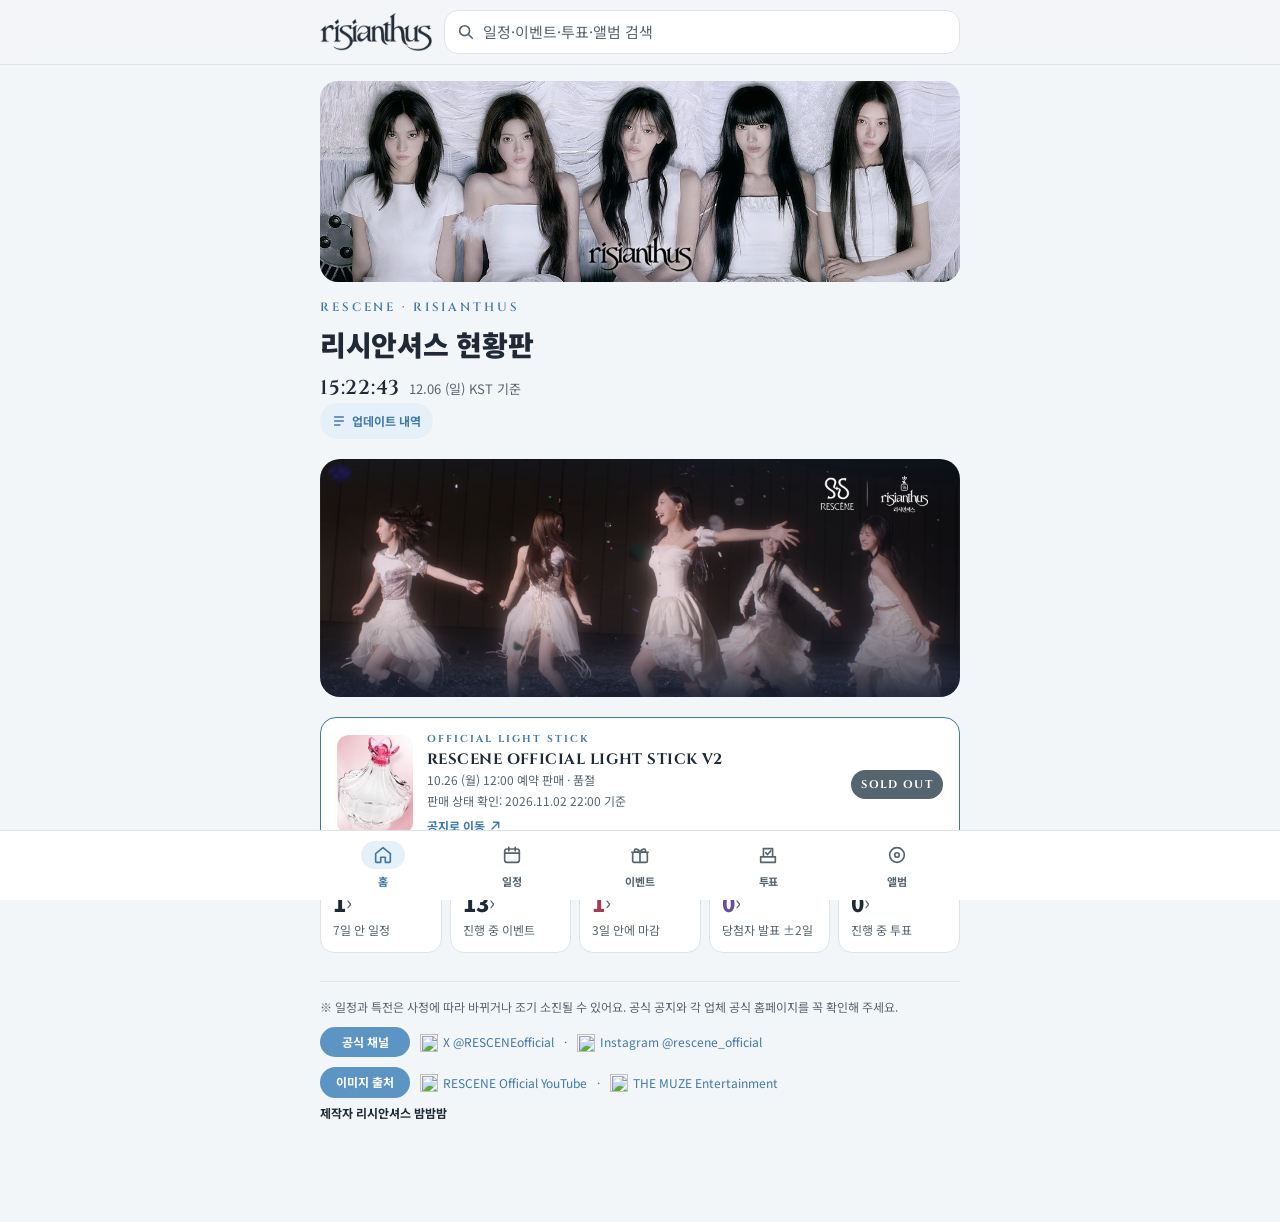
==== add-function/index.html @ d031e8c7 "이미지출처 추가" ====
<!doctype html>
<html lang="ko">
<head>
<meta charset="utf-8">
<link rel="icon" type="image/png" href="assets/favicon.png">
<link rel="apple-touch-icon" sizes="180x180" href="assets/apple-touch-icon.png">
<link rel="manifest" href="site.webmanifest">
<meta name="viewport" content="width=device-width, initial-scale=1.0, viewport-fit=cover">
<title>리시안셔스 현황판 · RESCENE</title>
<meta name="description" content="리센느 PULSE 컴백 카운트다운, 다가오는 일정, 이벤트 마감 현황을 한눈에 보는 리시안셔스 팬 제작 현황판">
<meta property="og:type" content="website">
<meta property="og:title" content="리시안셔스 현황판 · RESCENE">
<meta property="og:description" content="컴백 카운트다운 · 다가오는 일정 · 이벤트 마감 현황">
<meta name="theme-color" content="#3F78AB">
<meta name="apple-mobile-web-app-capable" content="yes">
<meta name="apple-mobile-web-app-title" content="리센느 현황판">
<link rel="preconnect" href="https://fonts.googleapis.com">
<link rel="stylesheet" href="https://fonts.googleapis.com/css2?family=Cinzel:wght@500;600;700&family=Noto+Sans+KR:wght@400;500;700;900&display=swap">
<link rel="stylesheet" href="style.css">
</head>
<body>


<header class="topbar">
  <div class="topbar-in">
    <a class="logo" href="https://cafe.naver.com/re5cene" target="_blank" rel="noopener" aria-label="리시안셔스 네이버 카페로 가기"></a>
    <div class="search">
      <svg viewBox="0 0 20 20" width="18" height="18" aria-hidden="true"><circle cx="8.5" cy="8.5" r="5.5" fill="none" stroke="currentColor" stroke-width="1.8"/><path d="m13 13 4 4" stroke="currentColor" stroke-width="1.8" stroke-linecap="round"/></svg>
      <label class="sr" for="q">검색</label>
      <input id="q" type="search" placeholder="일정·이벤트·투표·앨범 검색" autocomplete="off" enterkeyhint="search">
      <button class="clear" id="qClear" type="button" aria-label="검색어 지우기" hidden><svg viewBox="0 0 16 16" width="14" height="14" aria-hidden="true"><path d="M4 4l8 8M12 4l-8 8" stroke="currentColor" stroke-width="1.8" stroke-linecap="round"/></svg></button>
    </div>
  </div>
</header>

<div class="wrap">
  <section id="home" role="tabpanel" aria-labelledby="tab-home">
  <div class="home-head">
    <a class="banner-link" href="https://cafe.naver.com/re5cene" target="_blank" rel="noopener" aria-label="리시안셔스 네이버 카페로 가기">
      <img class="banner" src="assets/image-02.jpeg" alt="리센느 다섯 멤버 단체 사진과 risianthus 로고" width="1080" height="340">
    </a>
    <div class="eyebrow">RESCENE · RISIANTHUS</div>
    <h1>리시안셔스 현황판</h1>
        <div class="clock-row">
      <div class="clock"><b class="tnum" id="clock">--:--:--</b><span id="today">KST 기준</span></div>
      <button class="upd-btn" id="updBtn" type="button" aria-haspopup="dialog">
        <svg viewBox="0 0 16 16" width="14" height="14" aria-hidden="true"><path d="M3 3.5h10M3 8h10M3 12.5h6" fill="none" stroke="currentColor" stroke-width="1.7" stroke-linecap="round"/></svg>
        업데이트 내역<span class="upd-dot" id="updDot" hidden></span>
      </button>
    </div>
  </div>
  <div class="home-result" id="homeResult" aria-live="polite" hidden></div>

<img
  class="comeback-banner"
  src="assets/현황판 대문.png"
  alt="RESCENE × RISIANTHUS 메인 이미지"
  width="1920"
  height="714"
>

  <a class="ls-card" href="https://naver.me/xSB3cGuj" target="_blank" rel="noopener" aria-label="RESCENE 공식 응원봉 V2 판매 공지 열기">
    <img class="ls-img" src="assets/image-04.jpeg" alt="RESCENE 공식 응원봉 V2" width="200" height="261">
    <span class="ls-text">
      <span class="ls-eyebrow">OFFICIAL LIGHT STICK</span>
      <b class="ls-title">RESCENE OFFICIAL LIGHT STICK V2</b>
      <span class="ls-sub" id="lsSub">10.26 (월) 12:00 판매 시작</span>
      <span class="ls-sub" id="lsChecked"></span>
      <span class="ls-go">공지로 이동<svg viewBox="0 0 16 16" width="12" height="12" aria-hidden="true"><path d="M6 3h7v7M13 3 4 12" fill="none" stroke="currentColor" stroke-width="1.8" stroke-linecap="round" stroke-linejoin="round"/></svg></span>
    </span>
    <span class="ls-badge" id="lsBadge">COMING SOON</span>
  </a>

  <div class="summary" id="summary"></div>

  </section>

  <section id="schedule" role="tabpanel" aria-labelledby="tab-schedule">
    <div class="sec-head">
      <h2><small>SCHEDULE</small>일정</h2>
      <div class="head-right">
        <span class="basis" data-updated title=""><svg viewBox="0 0 16 16" width="13" height="13" aria-hidden="true"><path d="M13.5 8A5.5 5.5 0 1 1 11.9 4.1" fill="none" stroke="currentColor" stroke-width="1.7" stroke-linecap="round"/><path d="M12.4 1.8v2.7H9.7" fill="none" stroke="currentColor" stroke-width="1.7" stroke-linecap="round" stroke-linejoin="round"/><path d="M8 5.2V8l1.9 1.3" fill="none" stroke="currentColor" stroke-width="1.7" stroke-linecap="round"/></svg><span class="basis-date"></span></span>
      </div>
    </div>
    <div class="result" id="scheduleResult" aria-live="polite" hidden></div>
    <div class="filters" role="group" aria-label="월 선택 (여러 개 선택 가능)" id="monthFilters"></div>
    <div class="next" id="next"></div>
    <div id="days"></div>
    <button class="btn" id="pastBtn" type="button"></button>
    <div id="pastDays" hidden></div>
  </section>

  <section id="collab" role="tabpanel" aria-labelledby="tab-collab" hidden>
    <div class="sec-head">
      <h2><small>EVENT</small>이벤트</h2>
      <div class="head-right">
        <div class="sort" role="group" aria-label="정렬 기준" data-sort="collab"><button type="button" data-v="end">마감순</button><button type="button" data-v="start">시작순</button></div>
        <span class="basis" data-updated title=""><svg viewBox="0 0 16 16" width="13" height="13" aria-hidden="true"><path d="M13.5 8A5.5 5.5 0 1 1 11.9 4.1" fill="none" stroke="currentColor" stroke-width="1.7" stroke-linecap="round"/><path d="M12.4 1.8v2.7H9.7" fill="none" stroke="currentColor" stroke-width="1.7" stroke-linecap="round" stroke-linejoin="round"/><path d="M8 5.2V8l1.9 1.3" fill="none" stroke="currentColor" stroke-width="1.7" stroke-linecap="round"/></svg><span class="basis-date"></span></span>
      </div>
    </div>
    <div class="filters" role="group" aria-label="보기 필터 (여러 개 선택 가능)" id="filters"></div>
    <div class="result" id="searchResult" aria-live="polite" hidden></div>
    <div class="cards" id="cards"></div>
    <button class="btn" id="endedBtn" type="button"></button>
  </section>

  <section id="vote" role="tabpanel" aria-labelledby="tab-vote" hidden>
    <div class="sec-head">
      <h2><small>VOTE</small>투표</h2>
      <div class="head-right">
        <div class="sort" role="group" aria-label="정렬 기준" data-sort="vote"><button type="button" data-v="end">마감순</button><button type="button" data-v="start">시작순</button></div>
        <span class="basis" data-updated title=""><svg viewBox="0 0 16 16" width="13" height="13" aria-hidden="true"><path d="M13.5 8A5.5 5.5 0 1 1 11.9 4.1" fill="none" stroke="currentColor" stroke-width="1.7" stroke-linecap="round"/><path d="M12.4 1.8v2.7H9.7" fill="none" stroke="currentColor" stroke-width="1.7" stroke-linecap="round" stroke-linejoin="round"/><path d="M8 5.2V8l1.9 1.3" fill="none" stroke="currentColor" stroke-width="1.7" stroke-linecap="round"/></svg><span class="basis-date"></span></span>
      </div>
    </div>
    <div class="result" id="voteResult" aria-live="polite" hidden></div>
    <div class="cal" id="cal">
      <div class="cal-head">
        <div class="cal-title" id="calTitle"></div>
        <div class="cal-nav">
          <button type="button" id="calPrev" aria-label="이전 달"><svg viewBox="0 0 16 16" width="14" height="14" aria-hidden="true"><path d="M10 3 5 8l5 5" fill="none" stroke="currentColor" stroke-width="1.8" stroke-linecap="round" stroke-linejoin="round"/></svg></button>
          <button type="button" id="calNext" aria-label="다음 달"><svg viewBox="0 0 16 16" width="14" height="14" aria-hidden="true"><path d="m6 3 5 5-5 5" fill="none" stroke="currentColor" stroke-width="1.8" stroke-linecap="round" stroke-linejoin="round"/></svg></button>
        </div>
      </div>
      <div class="cal-grid" id="calGrid"></div>
      <div class="cal-legend"><span><i></i>투표 마감일</span><span><i class="o"></i>마감된 투표</span><span>날짜를 누르면 해당 투표로 이동해요</span></div>
    </div>
    <div class="cards" id="votes"></div>
    <button class="btn" id="voteEndedBtn" type="button"></button>
  </section>

  <section id="album" role="tabpanel" aria-labelledby="tab-album" hidden>
    <div class="sec-head">
      <h2><small>ALBUM GUIDE</small>앨범</h2>
    </div>
    <div class="al-hero">
      <div class="al-hero-text">
        <span class="lbl">RESCENE 4TH MINI ALBUM</span>
        <b>[ PULSE ] 예약 판매</b>
        <span class="tnum">10.13 (화) 12:00 ~ 11.02 (월) 23:59</span>
      </div>
      <span class="status" id="preorderStatus"></span>
    </div>

    <h3 class="sub-h"><small>COMPONENTS</small>버전별 구성</h3>
    <div class="ver-tabs" role="group" aria-label="앨범 버전 선택" id="verTabs"></div>
    <div class="ver-box" id="verBox" aria-live="polite"></div>
    <details class="terms">
      <summary>Wappen · Locket이 뭐예요?</summary>
      <p><b>Wappen (와펜)</b> 이름, 로고 같은 상징을 나타내는 장식용 패치예요. 군복에 붙이는 부대 마크도 와펜의 일종이에요.</p>
      <p><b>Locket (로켓)</b> 사진 등을 넣어 목걸이에 다는 작은 갑이에요. 가족이나 연인 사진을 넣는 용도로 영화에도 자주 나와요.</p>
    </details>
    <p class="al-note">※ 앨범 구성품은 모두 랜덤이에요. 여러 개를 사도 세트로 지급되지 않아요.</p>

    <div class="sub-row">
      <h3 class="sub-h"><small>WHERE TO BUY</small>판매처별 특전<span class="sub-note">카드를 누르면 포토카드 Preview가 떠요</span></h3>
      <label class="switch"><input type="checkbox" id="calcToggle" role="switch"><span class="track" aria-hidden="true"></span><span>계산기</span></label>
    </div>
    <p class="al-note" id="calcHint" hidden>※ 카드의 +/− 로 수량을 담으면 아래에 합계가 나와요. 가격은 판매처 기준이라 배송비·할인은 빠져 있어요.</p>
    <div class="result" id="albumResult" aria-live="polite" hidden></div>
    <div class="filters" role="group" aria-label="판매처 종류 (여러 개 선택 가능)" id="storeFilters"></div>
    <div class="filters" role="group" aria-label="앨범 버전 (여러 개 선택 가능)" id="verFilters"></div>
    <div class="cards" id="stores"></div>
    <p class="al-note">※ 한정 수량이라 조기 소진될 수 있으니 구매 전 꼭 확인해 주세요.</p>

    <h3 class="sub-h"><small>ALBUMS</small>미공개 포토카드 전부 모으려면</h3>
    <div class="collect" id="collect"></div>
    <p class="al-note">※ YES24 QR 특전은 QR SET 구매 기준으로 계산했어요. YES24 Guardian 특전은 중복 없다는 가정 하에 5개로 잡았어요, 올리브영·무신사 오프라인은 온라인과 같은 이미지라 한 번만 계산했어요.</p>
  </section>

 <footer>
  <span>※ 일정과 특전은 사정에 따라 바뀌거나 조기 소진될 수 있어요. 공식 공지와 각 업체 공식 홈페이지를 꼭 확인해 주세요.</span>

  <div class="footer-credit-row">
    <span class="footer-credit-label">공식 채널</span>
    <div class="footer-credit-links">
      <a href="https://x.com/RESCENEofficial" target="_blank" rel="noopener noreferrer">
        <img src="assets/x-logo.png" alt="">
        X @RESCENEofficial
      </a>
      <span class="footer-credit-sep">·</span>
      <a href="https://www.instagram.com/rescene_official" target="_blank" rel="noopener noreferrer">
        <img src="assets/instagram-logo.png" alt="">
        Instagram @rescene_official
      </a>
    </div>
  </div>

  <div class="footer-credit-row">
    <span class="footer-credit-label">이미지 출처</span>
    <div class="footer-credit-links">
      <a href="https://www.youtube.com/@RESCENE_official" target="_blank" rel="noopener noreferrer">
        <img src="assets/youtube-logo.png" alt="">
        RESCENE Official YouTube
      </a>
      <span class="footer-credit-sep">·</span>
      <a href="https://themuze.kr/" target="_blank" rel="noopener noreferrer">
        <img src="assets/themuze-logo.png" alt="">
        THE MUZE Entertainment
      </a>
    </div>
  </div>

  <span class="maker">제작자 리시안셔스 밤밤밤</span>
</footer>
</div>

<nav class="bnav" role="tablist" aria-label="메뉴">
  <div class="bnav-in">
    <button class="bn" role="tab" id="tab-home" aria-controls="home" type="button"><span class="ic"><svg viewBox="0 0 24 24" width="22" height="22" aria-hidden="true"><path d="M4 10.5 12 4l8 6.5V19a1 1 0 0 1-1 1h-4.5v-5.5h-5V20H5a1 1 0 0 1-1-1z" fill="none" stroke="currentColor" stroke-width="1.8" stroke-linecap="round" stroke-linejoin="round"/></svg></span>홈</button>
    <button class="bn" role="tab" id="tab-schedule" aria-controls="schedule" type="button"><span class="ic"><svg viewBox="0 0 24 24" width="22" height="22" aria-hidden="true"><rect x="4" y="5.5" width="16" height="14.5" rx="2.5" fill="none" stroke="currentColor" stroke-width="1.8" stroke-linecap="round" stroke-linejoin="round"/><path d="M4 10h16M8.5 3.5v4M15.5 3.5v4" fill="none" stroke="currentColor" stroke-width="1.8" stroke-linecap="round" stroke-linejoin="round"/></svg></span>일정</button>
    <button class="bn" role="tab" id="tab-collab" aria-controls="collab" type="button"><span class="ic"><svg viewBox="0 0 24 24" width="22" height="22" aria-hidden="true"><rect x="4" y="9" width="16" height="11" rx="1.5" fill="none" stroke="currentColor" stroke-width="1.8" stroke-linecap="round" stroke-linejoin="round"/><path d="M3 9h18M12 9v11M12 9C10.5 5 6 4.5 6 7s3.5 2 6 2c2.5 0 6 .5 6-2s-4.5-2-6 2" fill="none" stroke="currentColor" stroke-width="1.8" stroke-linecap="round" stroke-linejoin="round"/></svg></span>이벤트</button>
    <button class="bn" role="tab" id="tab-vote" aria-controls="vote" type="button"><span class="ic"><svg viewBox="0 0 24 24" width="22" height="22" aria-hidden="true"><path d="M4 14h16v6H4zM7 14V5h10v9" fill="none" stroke="currentColor" stroke-width="1.8" stroke-linecap="round" stroke-linejoin="round"/><path d="m9.5 9.5 2 2 3.5-4" fill="none" stroke="currentColor" stroke-width="1.8" stroke-linecap="round" stroke-linejoin="round"/></svg></span>투표</button>
    <button class="bn" role="tab" id="tab-album" aria-controls="album" type="button"><span class="ic"><svg viewBox="0 0 24 24" width="22" height="22" aria-hidden="true"><circle cx="12" cy="12" r="8" fill="none" stroke="currentColor" stroke-width="1.8" stroke-linecap="round" stroke-linejoin="round"/><circle cx="12" cy="12" r="2.5" fill="none" stroke="currentColor" stroke-width="1.8" stroke-linecap="round" stroke-linejoin="round"/></svg></span>앨범</button>
  </div>
</nav>

<dialog class="vmodal" id="verModal" aria-labelledby="verModalTitle">
  <div class="vm-head">
    <h3 id="verModalTitle">버전 구성</h3>
    <button class="vm-close" id="verModalClose" type="button" aria-label="닫기"><svg viewBox="0 0 16 16" width="16" height="16" aria-hidden="true"><path d="M4 4l8 8M12 4l-8 8" stroke="currentColor" stroke-width="1.8" stroke-linecap="round"/></svg></button>
  </div>
  <div class="vm-body"><img id="verModalImg" alt=""></div>
</dialog>

<dialog class="vmodal upd-modal" id="updModal" aria-labelledby="updModalTitle">
  <div class="vm-head">
    <h3 id="updModalTitle">업데이트 내역<small id="updCount"></small></h3>
    <button class="vm-close" id="updModalClose" type="button" aria-label="닫기"><svg viewBox="0 0 16 16" width="16" height="16" aria-hidden="true"><path d="M4 4l8 8M12 4l-8 8" stroke="currentColor" stroke-width="1.8" stroke-linecap="round"/></svg></button>
  </div>
  <div class="vm-body"><ol class="upd-list" id="updList"></ol></div>
</dialog>

<div class="calcbar" id="calcBar" hidden>
  <details id="calcDetails">
    <summary>
      <span class="cb-l"><span class="cb-k">합계</span><b class="tnum" id="calcTotal">0원</b></span>
      <span class="cb-r"><span class="tnum" id="calcCount">0개 선택</span><svg viewBox="0 0 16 16" width="14" height="14" aria-hidden="true"><path d="m4 10 4-4 4 4" fill="none" stroke="currentColor" stroke-width="1.8" stroke-linecap="round" stroke-linejoin="round"/></svg></span>
    </summary>
    <ul class="cb-list" id="calcList"></ul>
    <button class="btn" id="calcReset" type="button">전체 비우기</button>
  </details>
</div>

<script src="script-1.js"></script>

<script src="script-2.js"></script>
</body>
</html>
---- add-function/style.css ----
html,body{margin:0}

:root{
  --bg:#F3F6F9; --surface:#FFFFFF; --ink:#1F2A36; --muted:#56646F; --line:#DCE4EA;
  --accent:#3F78AB; --accent-soft:#E6F0F9; --sky:#9CC3E4;
  --rose:#A83A58; --rose-soft:#F8E6EC; --green:#2E5E4A; --green-soft:#DDEBE4; --amber:#8A5A12; --amber-soft:#F6ECDC; --violet:#6A4C9C; --violet-soft:#EEE8F6;
  --cb:#4F6E86; --cb-ink:#FFFFFF; --chip-edge:rgba(31,42,54,.2);
  --display:'Cinzel','Noto Sans KR',serif; --body:'Noto Sans KR','Apple SD Gothic Neo','Malgun Gothic',sans-serif;
}
@media (prefers-color-scheme: dark){:root:not([data-theme="light"]){
  --bg:#0F151C; --surface:#17202A; --ink:#E5ECF2; --muted:#9DABB8; --line:#2A3745;
  --accent:#8DB7DD; --accent-soft:#1C2C3C; --sky:#4E7495;
  --rose:#EC94AD; --rose-soft:#3A1E28; --green:#8FCBAF; --green-soft:#1A2D24; --amber:#E2B46E; --amber-soft:#33281A; --violet:#C4B0EA; --violet-soft:#2A2238; --cb:#34506A; --chip-edge:rgba(255,255,255,.28); color-scheme:dark}}
:root[data-theme="dark"]{
  --bg:#0F151C; --surface:#17202A; --ink:#E5ECF2; --muted:#9DABB8; --line:#2A3745;
  --accent:#8DB7DD; --accent-soft:#1C2C3C; --sky:#4E7495;
  --rose:#EC94AD; --rose-soft:#3A1E28; --green:#8FCBAF; --green-soft:#1A2D24; --amber:#E2B46E; --amber-soft:#33281A; --violet:#C4B0EA; --violet-soft:#2A2238; --cb:#34506A; --chip-edge:rgba(255,255,255,.28); color-scheme:dark}
*{box-sizing:border-box}
[hidden]{display:none!important}
body{background:var(--bg);color:var(--ink);font-family:var(--body);font-size:15px;line-height:1.55;
  padding-left:max(16px,env(safe-area-inset-left,0px));padding-right:max(16px,env(safe-area-inset-right,0px))}
body{padding-bottom:calc(68px + env(safe-area-inset-bottom,0px))}
.wrap{max-width:640px;margin:0 auto;padding-block:16px 32px;display:flex;flex-direction:column;gap:28px}
a{color:var(--accent)}
:focus-visible{outline:2px solid var(--accent);outline-offset:2px;border-radius:6px}
.tnum{font-variant-numeric:tabular-nums}

.topbar{position:sticky;top:0;z-index:20;margin-left:calc(-1 * max(16px,env(safe-area-inset-left,0px)));margin-right:calc(-1 * max(16px,env(safe-area-inset-right,0px)));background:color-mix(in srgb,var(--bg) 90%,transparent);-webkit-backdrop-filter:blur(10px);backdrop-filter:blur(10px);border-bottom:1px solid var(--line)}
.topbar-in{max-width:672px;margin:0 auto;padding:calc(env(safe-area-inset-top,0px) + 10px) max(16px,env(safe-area-inset-right,0px)) 10px max(16px,env(safe-area-inset-left,0px));display:flex;align-items:center;gap:12px}
.logo{flex:none;display:block;width:112px;aspect-ratio:282/96;background:var(--ink);-webkit-mask:url("assets/image-01.png") center/contain no-repeat;mask:url("assets/image-01.png") center/contain no-repeat;transition:background .15s}
.logo:hover{background:var(--accent)}
.topbar .search{flex:1;min-width:0;padding-left:12px}
.topbar .search input{min-height:42px;padding:9px 0}
@media (max-width:420px){.logo{width:96px}.topbar-in{gap:10px}}
.home-head{display:flex;flex-direction:column;gap:6px}
#home{gap:20px}
.home-result{background:var(--surface);border:1px solid var(--line);border-radius:16px;padding:14px 16px;display:flex;flex-direction:column;gap:10px}
.home-result .jump{display:grid;grid-template-columns:repeat(2,1fr);gap:6px}
.home-result .jump button{font:inherit;font-size:14px;font-weight:700;color:var(--ink);background:var(--bg);border:1px solid var(--line);border-radius:12px;min-height:48px;padding:8px 12px;display:flex;justify-content:space-between;align-items:center;gap:8px;cursor:pointer;text-align:left}
.home-result .jump button:hover{border-color:var(--accent);color:var(--accent)}
.home-result .jump button:disabled{opacity:.45;cursor:default;border-color:var(--line);color:var(--muted)}
.home-result .jump b{font-variant-numeric:tabular-nums;color:var(--accent)}
.sub-row{display:flex;justify-content:space-between;align-items:flex-end;gap:12px;margin-top:10px}
.sub-row .sub-h{margin:0}
.sub-note{display:inline-block;margin-left:8px;font-size:12px;font-weight:500;letter-spacing:0;color:var(--muted);vertical-align:2px}
@media (max-width:420px){.sub-note{display:block;margin:4px 0 0}}
.switch{display:inline-flex;align-items:center;gap:8px;font-size:13px;font-weight:700;color:var(--ink);cursor:pointer;min-height:44px;user-select:none}
.switch input{position:absolute;opacity:0;width:1px;height:1px}
.switch .track{width:42px;height:24px;border-radius:999px;background:var(--line);position:relative;transition:background .15s;flex:none}
.switch .track::after{content:"";position:absolute;top:3px;left:3px;width:18px;height:18px;border-radius:999px;background:var(--surface);box-shadow:0 1px 2px rgba(0,0,0,.25);transition:transform .15s}
.switch input:checked + .track{background:var(--accent)}
.switch input:checked + .track::after{transform:translateX(18px)}
.switch input:focus-visible + .track{outline:2px solid var(--accent);outline-offset:2px}
.crows{display:flex;flex-direction:column;gap:6px;border-top:1px dashed var(--line);padding-top:8px}
.crow{display:grid;grid-template-columns:1fr auto auto;align-items:center;gap:10px;font-size:13px}
.crow .cl{color:var(--muted);font-family:var(--display);font-size:11px;letter-spacing:.06em;min-width:0}
.crow .cp{font-weight:700}
.crow.on .cl{color:var(--accent);font-weight:700}
.step{display:inline-flex;align-items:center;border:1px solid var(--line);border-radius:999px;background:var(--bg)}
.step button{font:inherit;width:34px;height:34px;border:0;background:transparent;color:var(--ink);border-radius:999px;cursor:pointer;font-size:17px;line-height:1;display:inline-flex;align-items:center;justify-content:center}
.step button:hover:not(:disabled){background:var(--accent-soft);color:var(--accent)}
.step button:disabled{opacity:.3;cursor:default}
.step output{min-width:22px;text-align:center;font-weight:900;font-variant-numeric:tabular-nums}
.crow.na{color:var(--muted);font-size:12px}
.calcbar{position:fixed;left:0;right:0;bottom:calc(64px + env(safe-area-inset-bottom,0px));z-index:19;padding:0 max(12px,env(safe-area-inset-right,0px)) 8px max(12px,env(safe-area-inset-left,0px));pointer-events:none}
.calcbar details{max-width:616px;margin:0 auto;background:var(--ink);color:var(--surface);border-radius:16px;box-shadow:0 6px 20px rgba(0,0,0,.18);pointer-events:auto;overflow:hidden}
.calcbar summary{list-style:none;display:flex;justify-content:space-between;align-items:center;gap:12px;padding:12px 16px;cursor:pointer;min-height:52px}
.calcbar summary::-webkit-details-marker{display:none}
.cb-l{display:flex;align-items:baseline;gap:8px}
.cb-k{font-size:12px;opacity:.75}
.cb-l b{font-size:20px;font-weight:900}
.cb-r{display:inline-flex;align-items:center;gap:6px;font-size:12px;opacity:.85}
.calcbar details[open] .cb-r svg{transform:rotate(180deg)}
.cb-list{list-style:none;margin:0;padding:0 16px;max-height:40vh;overflow:auto;display:flex;flex-direction:column;gap:6px;font-size:13px}
.cb-list li{display:flex;justify-content:space-between;gap:10px;padding-top:6px;border-top:1px solid color-mix(in srgb,var(--surface) 18%,transparent)}
.cb-list li span:last-child{white-space:nowrap;font-variant-numeric:tabular-nums;font-weight:700}
.cb-list .em{opacity:.7;border:0}
.calcbar .btn{margin:10px 16px 14px;color:var(--surface);border-color:color-mix(in srgb,var(--surface) 35%,transparent);min-height:40px;padding:6px 14px}
.calcbar .btn:hover{background:color-mix(in srgb,var(--surface) 12%,transparent)}
body.calc-open{padding-bottom:calc(136px + env(safe-area-inset-bottom,0px))}
@media (prefers-reduced-motion:reduce){.switch .track,.switch .track::after{transition:none}}
.bnav{position:fixed;left:0;right:0;bottom:0;z-index:20;background:var(--surface);border-top:1px solid var(--line);padding:4px max(6px,env(safe-area-inset-right,0px)) calc(4px + env(safe-area-inset-bottom,0px)) max(6px,env(safe-area-inset-left,0px))}
.bnav-in{max-width:640px;margin:0 auto;display:grid;grid-template-columns:repeat(5,1fr);gap:2px}
.bn{font:inherit;font-size:11px;font-weight:700;color:var(--muted);background:transparent;border:0;border-radius:12px;min-height:56px;padding:6px 2px;display:flex;flex-direction:column;align-items:center;justify-content:center;gap:4px;cursor:pointer;white-space:nowrap;letter-spacing:-.02em}
.bn .ic{position:relative;display:inline-flex;align-items:center;justify-content:center;width:44px;height:28px;border-radius:999px;transition:background .15s}
.bn:hover{color:var(--ink)}
.bn[aria-selected="true"]{color:var(--accent)}
.bn[aria-selected="true"] .ic{background:var(--accent-soft)}
.bn .cnt{position:absolute;top:-4px;right:2px;font-size:10px;font-weight:900;min-width:18px;height:18px;padding:0 4px;border-radius:999px;background:var(--rose);color:var(--surface);display:inline-flex;align-items:center;justify-content:center;border:2px solid var(--surface)}
@media (prefers-reduced-motion:reduce){.bn .ic,.logo{transition:none}}
.home-head .banner-link{display:block;margin-bottom:10px;border-radius:18px;transition:transform .15s,filter .15s}
.home-head .banner-link:hover{filter:brightness(1.04);transform:translateY(-1px)}
@media (prefers-reduced-motion:reduce){.home-head .banner-link{transition:none}.home-head .banner-link:hover{transform:none}}
.eyebrow{font-family:var(--display);letter-spacing:.24em;font-size:12px;color:var(--accent);font-weight:600}
h1{margin:0;font-size:28px;font-weight:900;letter-spacing:-.01em;text-wrap:balance}
.clock{display:flex;gap:10px;align-items:baseline;flex-wrap:wrap;color:var(--muted);font-size:13px}
.clock b{font-family:var(--display);font-size:20px;color:var(--ink);font-weight:600;letter-spacing:.04em}


.comeback{background:var(--cb);color:var(--cb-ink);border-radius:20px;padding:22px 20px;display:flex;flex-direction:column;gap:10px;position:relative;overflow:hidden}
.comeback .lbl{font-family:var(--display);letter-spacing:.2em;font-size:12px;opacity:.85}
.comeback .title{font-size:17px;font-weight:700}
.cd{display:grid;grid-template-columns:repeat(4,1fr);gap:8px}
.cd div{background:color-mix(in srgb,var(--cb-ink) 14%,transparent);border-radius:12px;padding:10px 4px;text-align:center}
.cd b{display:block;font-family:var(--display);font-size:30px;line-height:1.1;font-weight:700}
.cd span{font-size:11px;opacity:.9}
.comeback .sub{font-size:13px;opacity:.92}
.cb-top{display:flex;justify-content:space-between;align-items:center;gap:12px}
.cb-text{display:flex;flex-direction:column;gap:6px;min-width:0}
.pulse-logo{height:76px;width:auto;flex:none;margin:-6px -2px -4px 0}
.comeback-banner {display: block;width: 100%;height: auto;border-radius: 20px;}
.banner{display:block;width:100%;height:auto;aspect-ratio:1080/340;object-fit:cover;border-radius:18px;background:var(--line)}

.summary{display:grid;grid-template-columns:repeat(4,1fr);gap:8px}
@media (max-width:520px){.summary{grid-template-columns:repeat(2,1fr)}}
.summary button{font:inherit;color:var(--ink);text-align:left;cursor:pointer;background:var(--surface);border:1px solid var(--line);border-radius:14px;padding:12px;display:flex;flex-direction:column;gap:2px;min-height:44px;transition:border-color .15s,transform .15s}
.summary button:hover{border-color:var(--accent)}
.summary button:active{transform:scale(.98)}
.summary .st{display:flex;justify-content:space-between;align-items:center;font-size:inherit;color:inherit}
.summary .st .arr{font-size:20px;line-height:1;color:var(--muted)}
.summary button:hover .arr{color:var(--accent)}
@media (prefers-reduced-motion:reduce){.summary button{transition:none}.summary button:active{transform:none}}
.summary b{font-size:22px;font-weight:900}
.summary button > span:last-child{font-size:12px;color:var(--muted)}
.summary .hot b{color:var(--rose)}

section{display:flex;flex-direction:column;gap:14px;scroll-margin-top:72px}
.sec-head{display:flex;justify-content:space-between;align-items:baseline;gap:8px;flex-wrap:wrap}
h2{margin:0;font-size:20px;font-weight:900}
h2 small{font-family:var(--display);font-size:11px;letter-spacing:.2em;color:var(--accent);display:block;font-weight:600}
.head-right{display:flex;align-items:center;gap:6px;flex-wrap:wrap;justify-content:flex-end;align-self:center}
.sort{display:inline-flex;background:var(--surface);border:1px solid var(--line);border-radius:999px;padding:2px;gap:2px}
.sort button{font:inherit;font-size:12px;font-weight:700;border:0;background:transparent;color:var(--muted);border-radius:999px;padding:4px 10px;min-height:30px;cursor:pointer;white-space:nowrap}
.sort button:hover{color:var(--ink)}
.sort button[aria-pressed="true"]{background:var(--ink);color:var(--surface)}
.basis{display:inline-flex;align-items:center;gap:5px;font-size:12px;font-weight:700;color:var(--accent);background:var(--accent-soft);padding:5px 10px;border-radius:999px;font-variant-numeric:tabular-nums;white-space:nowrap;align-self:center}

.next{background:var(--surface);border:1px solid var(--line);border-radius:16px;padding:16px;display:flex;flex-direction:column;gap:4px}
.next .k{font-size:12px;color:var(--accent);font-weight:700;letter-spacing:.06em}
.next .t{font-size:17px;font-weight:700}
.next .m{font-size:13px;color:var(--muted)}

.day{display:grid;grid-template-columns:64px 1fr;gap:12px}
.day+.day{border-top:1px dashed var(--line);padding-top:14px}
.dlabel{display:flex;flex-direction:column;gap:2px}
.dlabel b{font-family:var(--display);font-size:20px;font-weight:700;line-height:1.1}
.dlabel span{font-size:12px;color:var(--muted)}
.dchip{align-self:flex-start;font-size:11px;font-weight:700;padding:2px 8px;border-radius:999px;background:var(--accent-soft);color:var(--accent);margin-top:4px}
.dchip.today{background:var(--rose-soft);color:var(--rose)}
.evs{display:flex;flex-direction:column;gap:8px;min-width:0}
.ev{display:grid;grid-template-columns:48px auto 1fr;gap:8px;align-items:start}
.ev .time{font-size:13px;font-weight:700;padding-top:2px}
.ev .what{min-width:0}
.ev .what b{font-weight:700;display:block;overflow-wrap:anywhere}
.ev .what span{font-size:12px;color:var(--muted)}
.tag{font-size:11px;font-weight:700;padding:3px 8px;border-radius:6px;white-space:nowrap}
.t-공개{background:var(--accent-soft);color:var(--accent)}
.t-공연{background:var(--green-soft);color:var(--green)}
.t-행사{background:var(--amber-soft);color:var(--amber)}
.t-컴백{background:var(--rose-soft);color:var(--rose)}
.t-시상식{background:var(--violet-soft);color:var(--violet)}
.t-기념일{background:var(--rose-soft);color:var(--rose)}
.past .ev,.past .dlabel{opacity:.55}

.btn{font:inherit;font-size:13px;font-weight:700;color:var(--accent);background:transparent;border:1px solid var(--line);border-radius:999px;padding:10px 16px;min-height:44px;cursor:pointer;align-self:flex-start}
.btn:hover{background:var(--accent-soft)}

.filters{display:flex;gap:6px;flex-wrap:wrap}
.search{display:flex;align-items:center;gap:8px;background:var(--surface);border:1px solid var(--line);border-radius:14px;padding:0 6px 0 14px;color:var(--muted)}
.search:focus-within{border-color:var(--accent)}
.search input{flex:1;min-width:0;border:0;background:transparent;font:inherit;font-size:15px;color:var(--ink);padding:12px 0;min-height:46px;outline:none}
.search input::placeholder{color:var(--muted)}
.search input::-webkit-search-cancel-button{display:none}
.search .clear{display:inline-flex;align-items:center;justify-content:center;width:40px;height:40px;border:0;border-radius:10px;background:transparent;color:var(--muted);cursor:pointer}
.search .clear:hover{background:var(--accent-soft);color:var(--accent)}
.sr{position:absolute;width:1px;height:1px;overflow:hidden;clip:rect(0 0 0 0);white-space:nowrap}
.result{font-size:13px;color:var(--muted)}
.result b{color:var(--ink)}
mark{background:var(--accent-soft);color:var(--accent);border-radius:3px;padding:0 1px}
.chip{font:inherit;font-size:13px;font-weight:700;border:1px solid var(--line);background:var(--surface);color:var(--ink);border-radius:999px;padding:8px 14px;min-height:40px;cursor:pointer}
.chip[aria-pressed="true"]{background:var(--ink);color:var(--surface);border-color:var(--ink)}
.chip .n{opacity:.7;font-weight:500;margin-left:4px}

.cards{display:flex;flex-direction:column;gap:10px}
.card{background:var(--surface);border:1px solid var(--line);border-radius:16px;padding:14px 16px;display:flex;flex-direction:column;gap:8px}
.card.urgent{border-color:var(--rose)}
a.card{text-decoration:none;color:inherit;transition:border-color .15s,transform .15s}
a.card:hover{border-color:var(--accent);transform:translateY(-1px)}
.go{display:inline-flex;align-items:center;gap:4px;align-self:flex-end;font-size:12px;font-weight:700;color:var(--accent);min-height:24px}
@media (prefers-reduced-motion:reduce){a.card{transition:none}a.card:hover{transform:none}}
.card.ended{opacity:.55}
.row1{display:flex;justify-content:space-between;gap:8px;align-items:flex-start}
.brand{font-size:13px;color:var(--muted);font-weight:500}
.brand b{color:var(--ink);font-weight:700}
.status{font-size:12px;font-weight:900;white-space:nowrap;padding:3px 9px;border-radius:999px;background:var(--accent-soft);color:var(--accent)}
.status.urgent{background:var(--rose);color:var(--surface)}
.status.ongoing{background:var(--green-soft);color:var(--green)}
.status.soon{background:var(--amber-soft);color:var(--amber)}
.status.ended{background:var(--line);color:var(--muted)}
.ctitle{font-weight:700;font-size:16px;overflow-wrap:anywhere}
.ctitle .new{font-size:11px;font-weight:900;color:var(--rose);margin-right:6px}
.meta{display:flex;gap:6px;flex-wrap:wrap;align-items:center;font-size:12px;color:var(--muted)}
.collab-start-dates{display:flex;flex-direction:column;gap:2px;flex-basis:100%;}
.ann{font-size:11px;font-weight:700;padding:2px 8px;border-radius:6px;background:var(--amber-soft);color:var(--amber)}
.how{--hc:var(--muted);display:inline-flex;align-items:center;gap:5px;font-size:12px;font-weight:700;padding:3px 9px 3px 7px;border-radius:8px;border:1px solid color-mix(in srgb,var(--hc) 45%,transparent);background:color-mix(in srgb,var(--hc) 12%,var(--surface));color:var(--ink)}.how svg{color:var(--hc);flex:none}
.kind{font-family:var(--display);font-size:10px;letter-spacing:.14em;font-weight:700;color:var(--accent)}
ul.gifts{margin:0;padding:0;list-style:none;display:flex;flex-direction:column;gap:3px;font-size:13px}
ul.gifts li{display:flex;justify-content:space-between;gap:10px}
ul.gifts li span:last-child{color:var(--muted);white-space:nowrap}
.empty{color:var(--muted);font-size:14px;padding:16px;text-align:center;border:1px dashed var(--line);border-radius:14px}

footer{font-size:12px;color:var(--muted);display:flex;flex-direction:column;gap:6px;border-top:1px solid var(--line);padding-top:16px}
footer .maker{font-weight:700;color:var(--ink)}

/* 푸터 공식 채널 및 이미지 출처 표기란 */
.footer-credit-row {
  display: grid;
  grid-template-columns: 90px minmax(0, 1fr);
  align-items: start;
  gap: 10px;
  margin-top: 4px;
}

.footer-credit-label {
  display: inline-flex;
  align-items: center;
  justify-content: center;
  padding: 6px 10px;
  background: #5C94C3;
  color: #FFFFFF;
  border-radius: 999px;
  font-size: 12px;
  font-weight: 700;
  white-space: nowrap;
}

.footer-credit-links {
  display: flex;
  align-items: center;
  flex-wrap: wrap;
  gap: 6px 10px;
  min-width: 0;
  padding-top: 4px;
}

.footer-credit-links a {
  display: inline-flex;
  align-items: center;
  gap: 5px;
  color: var(--accent);
  text-decoration: none;
  font-size: 12px;
  min-height: 24px;
}

.footer-credit-links a:hover {
  text-decoration: underline;
}

.footer-credit-links img {
  display: block;
  width: 18px;
  height: 18px;
  object-fit: contain;
  flex: none;
}

.footer-credit-sep {
  color: var(--muted);
}

@media (max-width: 520px) {
  .footer-credit-row {
    grid-template-columns: 1fr;
    gap: 4px;
  }

  .footer-credit-label {
    justify-self: start;
  }
}

@media (max-width:420px){.pulse-logo{height:58px}.cd b{font-size:24px}.day{grid-template-columns:52px 1fr}.ev{grid-template-columns:44px 1fr}.ev .tag{grid-column:2;justify-self:start;order:-1}}
@media (prefers-reduced-motion:reduce){*{scroll-behavior:auto!important}}
html{scroll-behavior:smooth}

.cal{background:var(--surface);border:1px solid var(--line);border-radius:16px;padding:14px;display:flex;flex-direction:column;gap:10px}
.cal-head{display:flex;justify-content:space-between;align-items:center;gap:8px}
.cal-title{font-family:var(--display);font-weight:700;font-size:16px;letter-spacing:.08em}
.cal-title span{font-family:var(--body);font-size:12px;color:var(--muted);font-weight:500;letter-spacing:0;margin-left:6px}
.cal-nav{display:flex;gap:4px}
.cal-nav button{width:36px;height:36px;border-radius:10px;border:1px solid var(--line);background:transparent;color:var(--ink);cursor:pointer;display:inline-flex;align-items:center;justify-content:center}
.cal-nav button:disabled{opacity:.3;cursor:default}
.cal-grid{display:grid;grid-template-columns:repeat(7,1fr);gap:2px;text-align:center}
.cal-grid .wd{font-family:var(--display);font-size:10px;letter-spacing:.1em;color:var(--muted);padding-bottom:4px}
.cal-grid .wd.sun{color:var(--rose)}
.cd-cell{font:inherit;border:0;background:transparent;color:var(--ink);border-radius:10px;min-height:46px;padding:4px 0;display:flex;flex-direction:column;align-items:center;gap:2px;font-size:13px;font-variant-numeric:tabular-nums}
.cd-cell.sun{color:var(--rose)}
.cd-cell.today .n{outline:2px solid var(--accent);outline-offset:1px;border-radius:999px}
.cd-cell .n{width:24px;height:24px;display:inline-flex;align-items:center;justify-content:center}
.cd-cell.has{cursor:pointer}
.cd-cell.has .n{background:var(--accent);color:var(--surface);border-radius:999px;font-weight:700}
.cd-cell.has.over .n{background:var(--line);color:var(--muted)}
.cd-cell.has:hover{background:var(--accent-soft)}
.cd-cell .k{font-size:9px;font-weight:700;color:var(--accent);line-height:1.1;max-width:100%;overflow:hidden;text-overflow:ellipsis;white-space:nowrap;padding:0 2px}
.cd-cell.over .k{color:var(--muted)}
.cal-legend{font-size:12px;color:var(--muted);display:flex;gap:12px;flex-wrap:wrap}
.cal-legend i{display:inline-block;width:10px;height:10px;border-radius:999px;background:var(--accent);margin-right:4px;vertical-align:-1px}
.cal-legend i.o{background:var(--line)}
.vcard{background:var(--surface);border:1px solid var(--line);border-radius:16px;padding:14px 16px;display:flex;flex-direction:column;gap:10px;scroll-margin-top:80px}
.vcard.urgent{border-color:var(--rose)}
.vcard.ended{opacity:.55}
.vcard.flash{box-shadow:0 0 0 3px var(--accent-soft);border-color:var(--accent)}
.vkey{font-family:var(--display);font-weight:700;font-size:13px;letter-spacing:.12em;color:var(--accent)}
.vtitle{font-weight:700;font-size:16px;overflow-wrap:anywhere}
.vdl{margin:0;display:grid;grid-template-columns:auto 1fr;gap:4px 12px;font-size:13px}
.vdl dt{color:var(--muted);white-space:nowrap}
.vdl dd{margin:0;min-width:0}
.unite{font-size:12px;background:var(--bg);border-radius:10px;padding:8px 10px;display:flex;flex-direction:column;gap:2px}
.unite b{font-size:12px}
.unite .u-line{display:flex;align-items:center;gap:6px;flex-wrap:wrap;font-size:13px;line-height:1.6}
.unite .u-ic{width:18px;text-align:center}
.unite .u-g{color:var(--ink)}
.unite .u-bar{color:var(--muted)}
.unite .u-name{font-size:13px;font-weight:900}
.unite .u-en{color:var(--ink);margin-left:-3px}
.u-blue{color:#2B78DC}
.u-rose{color:#D8345A}
@media (prefers-color-scheme: dark){:root:not([data-theme="light"]) .u-blue{color:#7DB4FF}:root:not([data-theme="light"]) .u-rose{color:#FF8AA3}}
:root[data-theme="dark"] .u-blue{color:#7DB4FF}
:root[data-theme="dark"] .u-rose{color:#FF8AA3}
.vdeadline{font-size:12px;color:var(--muted)}
@media (prefers-reduced-motion:no-preference){.vcard{transition:box-shadow .3s,border-color .3s}}

.al-hero{background:var(--cb);color:var(--cb-ink);border-radius:16px;padding:16px;display:flex;justify-content:space-between;align-items:center;gap:12px;flex-wrap:wrap;position:relative;padding-bottom:38px}
.al-hero-text{display:flex;flex-direction:column;gap:2px;min-width:0}
.al-hero .lbl{font-family:var(--display);letter-spacing:.18em;font-size:11px;opacity:.85}
.al-hero b{font-size:18px}
.al-hero .tnum{font-size:13px;opacity:.92}
.sub-h{margin:10px 0 0;font-size:17px;font-weight:900}
.sub-h small{display:block;font-family:var(--display);font-size:10px;letter-spacing:.2em;color:var(--accent);font-weight:600}
.ver-tabs{display:grid;grid-template-columns:repeat(5,1fr);gap:4px;background:var(--surface);border:1px solid var(--line);border-radius:14px;padding:4px}
.ver-tabs button{font:inherit;font-size:13px;font-weight:700;border:0;border-radius:10px;background:transparent;color:var(--muted);min-height:40px;cursor:pointer;padding:4px 2px}
.ver-tabs button[aria-pressed="true"]{background:var(--accent);color:var(--surface)}
.ver-photo{font:inherit;font-size:13px;font-weight:700;color:var(--accent);background:var(--accent-soft);border:0;border-radius:999px;min-height:40px;padding:6px 14px;margin:10px 0 8px;display:inline-flex;align-items:center;gap:6px;cursor:pointer}
.ver-photo:hover{filter:brightness(.97)}
.vmodal{padding:0;border:0;border-radius:18px;background:var(--surface);color:var(--ink);width:min(560px,calc(100vw - 24px));max-height:calc(100dvh - 24px);overflow:hidden;box-shadow:0 20px 50px rgba(0,0,0,.3)}
.vmodal[open]{display:flex;flex-direction:column}
.vmodal::backdrop{background:rgba(10,14,22,.6)}
.vm-head{display:flex;justify-content:space-between;align-items:center;gap:12px;padding:10px 10px 10px 18px;border-bottom:1px solid var(--line);flex:none}
.vm-head h3{margin:0;font-size:16px;font-weight:900}
.vm-close{width:44px;height:44px;border:0;border-radius:999px;background:transparent;color:var(--ink);cursor:pointer;display:inline-flex;align-items:center;justify-content:center}
.vm-close:hover{background:var(--accent-soft)}
.vm-body{overflow:auto;overscroll-behavior:contain;-webkit-overflow-scrolling:touch}
.vm-body img{display:block;width:100%;height:auto}
body.modal-open{overflow:hidden}
.ver-box{background:var(--surface);border:1px solid var(--line);border-radius:16px;padding:6px 16px}
.ver-row{display:grid;grid-template-columns:96px 1fr;gap:12px;padding:10px 0;font-size:14px;align-items:baseline}
.ver-row+.ver-row{border-top:1px solid var(--line)}
.ver-row dt{color:var(--muted);font-size:13px}
.ver-row dd{margin:0;min-width:0}
.ver-row .rnd{color:var(--muted);font-size:12px;margin-left:6px}
.ver-row.only dt{color:var(--accent);font-weight:700}
.ver-row .none{color:var(--muted)}
.ex-list{display:flex;flex-direction:column;gap:4px}
.ex-list span b{font-weight:700}
.terms{background:var(--surface);border:1px solid var(--line);border-radius:14px;padding:0 16px;font-size:13px}
.terms summary{cursor:pointer;font-weight:700;min-height:44px;display:flex;align-items:center}
.terms p{margin:0 0 10px;color:var(--muted)}
.terms p b{color:var(--ink);margin-right:6px}
.al-note{margin:0;font-size:12px;color:var(--muted)}
.scard.has-pic{cursor:pointer;transition:border-color .15s}
.scard.has-pic:hover{border-color:var(--accent)}
.s-pic{font:inherit;font-size:12px;font-weight:700;color:var(--accent);background:var(--accent-soft);border:0;border-radius:999px;min-height:32px;padding:4px 10px;display:inline-flex;align-items:center;gap:5px;cursor:pointer;white-space:nowrap;flex:none}
.s-pic:hover{filter:brightness(.96)}
.s-right{display:flex;flex-direction:column;align-items:flex-end;gap:6px;flex:none}
@media (prefers-reduced-motion:reduce){.scard.has-pic{transition:none}}
.scard{background:var(--surface);border:1px solid var(--line);border-radius:16px;padding:14px 16px;display:flex;flex-direction:column;gap:10px}
.scard.ended{opacity:.55}
.sold-pill{display:inline-flex;align-items:center;font-family:inherit;font-size:11px;font-weight:900;letter-spacing:0;line-height:1;padding:3px 7px;margin:0 6px 0 0;border-radius:999px;background:var(--rose);color:var(--surface);vertical-align:2px}
.cl .sold-pill,.prices span .sold-pill{margin:0 0 0 6px}
.prices .sold-pill,.cl .sold-pill{color:var(--surface)}
.prices .soldout b{text-decoration:line-through;color:var(--muted)}
.crow.soldout .cp{text-decoration:line-through;color:var(--muted)}
.s-head{display:flex;justify-content:space-between;align-items:flex-start;gap:8px}
.s-name{font-weight:900;font-size:16px}
.s-name small{display:block;font-family:var(--display);font-size:10px;letter-spacing:.16em;color:var(--accent);font-weight:700}
.s-sub{font-size:12px;color:var(--muted);font-weight:500;margin-left:4px}
.vchips{display:flex;gap:4px;flex-wrap:wrap}
.vchip{display:inline-flex;align-items:center;gap:4px;font-size:11px;font-weight:700;padding:2px 8px 2px 6px;border-radius:6px;background:var(--accent-soft);color:var(--accent);border:1px solid var(--chip-edge)}
.vchip svg{flex:none}
.vchip.all{background:var(--surface);color:var(--ink)}
.vdots{display:inline-flex;gap:2px}
.vdots i{width:7px;height:7px;border-radius:999px;border:1px solid var(--chip-edge);display:block}
.vdot{width:12px;height:12px;border-radius:999px;border:1px solid var(--chip-edge);flex:none;display:inline-block}
.perk{font-weight:700;font-size:15px}
.perk span{font-weight:500;font-size:12px;color:var(--muted);margin-left:6px}
.prices{display:flex;gap:16px;flex-wrap:wrap;font-size:13px;border-top:1px dashed var(--line);padding-top:8px}
.prices b{font-size:15px}
.prices span{color:var(--muted);margin-right:4px}
.pgrid{display:grid;grid-template-columns:repeat(auto-fill,minmax(130px,1fr));gap:4px 16px;font-size:13px;border-top:1px dashed var(--line);padding-top:8px}
.pgrid div{display:flex;justify-content:space-between;gap:8px}
.pgrid span{color:var(--muted);font-family:var(--display);font-size:11px;letter-spacing:.06em}
.collect{display:grid;grid-template-columns:repeat(5,1fr);gap:6px}
.collect div{background:var(--surface);border:1px solid var(--line);border-radius:12px;padding:10px 4px;text-align:center;display:flex;flex-direction:column;gap:2px}
.collect span{font-family:var(--display);font-size:10px;letter-spacing:.08em;color:var(--muted)}
.collect b{font-size:20px;font-weight:900}
.collect .total{grid-column:1/-1;flex-direction:row;justify-content:space-between;align-items:center;padding:14px 20px;text-align:left;background:var(--accent);border-color:var(--accent);color:var(--surface)}
.collect .total span{font-size:13px;letter-spacing:.04em;font-family:var(--body);font-weight:500}
.collect .total b{font-size:26px}
.collect .total span{color:var(--surface);opacity:.85}
@media (max-width:420px){.collect{grid-template-columns:repeat(3,1fr)}.ver-row{grid-template-columns:80px 1fr}}
.ls-card{display:grid;grid-template-columns:auto 1fr auto;align-items:center;gap:14px;padding:14px 16px;border-radius:16px;background:var(--surface);border:1.5px solid var(--accent);color:var(--ink);text-decoration:none;transition:transform .15s,background .15s}
.ls-card:hover{background:var(--accent-soft);transform:translateY(-1px)}
.ls-img{width:76px;height:auto;aspect-ratio:200/261;object-fit:cover;border-radius:12px;flex:none;display:block;max-width:100%}
.ls-text{display:flex;flex-direction:column;gap:2px;min-width:0}
.ls-eyebrow{font-family:var(--display);font-size:10px;letter-spacing:.2em;color:var(--accent);font-weight:700}
.ls-title{font-family:var(--display);font-size:15px;font-weight:700;letter-spacing:.03em;line-height:1.3;overflow-wrap:anywhere}
.ls-go{display:inline-flex;align-items:center;gap:4px;align-self:flex-start;margin-top:4px;font-size:12px;font-weight:700;color:var(--accent);border-bottom:1px solid currentColor;padding-bottom:1px}
.ls-card:hover .ls-go{color:var(--ink)}
.ls-sub{font-size:12px;color:var(--muted);font-variant-numeric:tabular-nums}
.ls-badge.on{background:var(--rose)}
.ls-badge.sold{background:var(--muted);color:var(--surface)}
.ls-badge{font-family:var(--display);font-size:11px;font-weight:700;letter-spacing:.12em;white-space:nowrap;padding:6px 10px;border-radius:999px;background:var(--accent);color:var(--surface)}
@media (max-width:420px){.ls-card{grid-template-columns:auto 1fr;gap:12px}.ls-img{grid-row:span 2;width:68px}.ls-badge{grid-column:2;justify-self:start;padding:4px 9px}}
@media (prefers-reduced-motion:reduce){.ls-card{transition:none}.ls-card:hover{transform:none}}
.vcard .vdl dd { white-space: pre-line; }
.al-hero .preorder-notice-btn{position:absolute;right:16px;bottom:12px;display:inline-block;width:auto;margin:0;padding:0;border:0;border-radius:0;background:transparent;color:#FFFFFF;font-size:12px;font-weight:700;text-decoration:none;cursor:pointer;z-index:1}.al-hero .preorder-notice-btn:hover{color:#FFFFFF;text-decoration:underline}.al-hero .preorder-notice-btn:focus-visible{outline:2px solid #FFFFFF;outline-offset:3px}
.vcard .vdl dt.condition-label { align-self: center; }

//업데이트 내역 스타일
.clock-row{display:flex;justify-content:space-between;align-items:center;gap:10px;flex-wrap:wrap}
.upd-btn{font:inherit;font-size:12px;font-weight:700;color:var(--accent);background:var(--accent-soft);border:0;border-radius:999px;min-height:36px;padding:6px 12px;display:inline-flex;align-items:center;gap:6px;cursor:pointer;position:relative;white-space:nowrap}
.upd-btn:hover{filter:brightness(.96)}
.upd-dot{width:7px;height:7px;border-radius:999px;background:var(--rose);margin-left:-2px;align-self:flex-start;margin-top:4px}
.upd-modal{width:min(480px,calc(100vw - 24px));max-height:min(640px,calc(100dvh - 48px))}
.upd-modal .vm-head h3 small{font-size:12px;font-weight:700;color:var(--muted);margin-left:4px}
.upd-modal .vm-body{padding:4px 18px 18px}
.upd-list{list-style:none;margin:0;padding:0;display:flex;flex-direction:column}
.upd-day{padding:14px 0;display:flex;flex-direction:column;gap:8px}
.upd-day+.upd-day{border-top:1px dashed var(--line)}
.upd-date{display:flex;align-items:baseline;gap:8px;position:sticky;top:0;background:var(--surface);padding:2px 0;z-index:1}
.upd-date b{font-family:var(--display);font-size:17px;font-weight:700}
.upd-date span{font-size:12px;color:var(--muted)}
.upd-date .new{font-size:11px;font-weight:900;color:var(--rose)}
.upd-group{display:grid;grid-template-columns:auto 1fr;gap:8px;align-items:start}
.upd-group .tag:not([class*="t-"]){background:var(--line);color:var(--muted)}
.upd-items{margin:0;padding:0 0 0 2px;list-style:none;display:flex;flex-direction:column;gap:3px;font-size:14px;min-width:0}
.upd-items li{position:relative;padding-left:12px;overflow-wrap:anywhere}
.upd-items li::before{content:"";position:absolute;left:0;top:.68em;width:4px;height:4px;border-radius:999px;background:var(--muted)}
.upd-list .empty{margin-top:14px}

/*업데이트 버전 표시*/
.upd-version{display:inline-block;margin-left:7px;color:var(--muted);font-size:11px;font-weight:700;font-variant-numeric:tabular-nums}

/*연합투표 쉬운설명 추가*/
.unite .u-dir{flex:none;font-size:11px;font-weight:900;line-height:1;padding:4px 7px;border-radius:999px;letter-spacing:-.01em}
.unite .u-dir.give{background:color-mix(in srgb,#2B78DC 14%,var(--surface));color:#2B78DC}
.unite .u-dir.get{background:color-mix(in srgb,#D8345A 14%,var(--surface));color:#D8345A}
@media (prefers-color-scheme: dark){:root:not([data-theme="light"]) .unite .u-dir.give{color:#7DB4FF}:root:not([data-theme="light"]) .unite .u-dir.get{color:#FF8AA3}}
:root[data-theme="dark"] .unite .u-dir.give{color:#7DB4FF}
:root[data-theme="dark"] .unite .u-dir.get{color:#FF8AA3}
.unite .u-line{flex-wrap:nowrap;align-items:flex-start}
.unite .u-line .u-dir,.unite .u-line .u-ic{margin-top:3px}
.unite .u-txt{min-width:0}
.unite .u-txt .u-en{margin-left:0}
.upd-group{grid-template-columns:52px 1fr}
.upd-group .upd-items{grid-column:1 / -1}

/* 당첨자 발표 필터 홈 요약 카드 */
@media (min-width:521px){.summary{grid-template-columns:repeat(5,1fr)}}
@media (max-width:520px){.summary button:last-child:nth-child(odd){grid-column:1 / -1}}
.summary .ann-tile b{color:var(--violet)}
.ann.near{background:var(--violet-soft);color:var(--violet)}
.cards.ann-view .card.ended{opacity:1}

/*투표 서브타이틀*/
.vhead{display:flex;flex-direction:column;gap:6px}
.vsub{align-self:flex-start;font-size:14px;font-weight:700;line-height:1.4;color:var(--accent);background:var(--accent-soft);padding:4px 10px;border-radius:8px;overflow-wrap:anywhere}
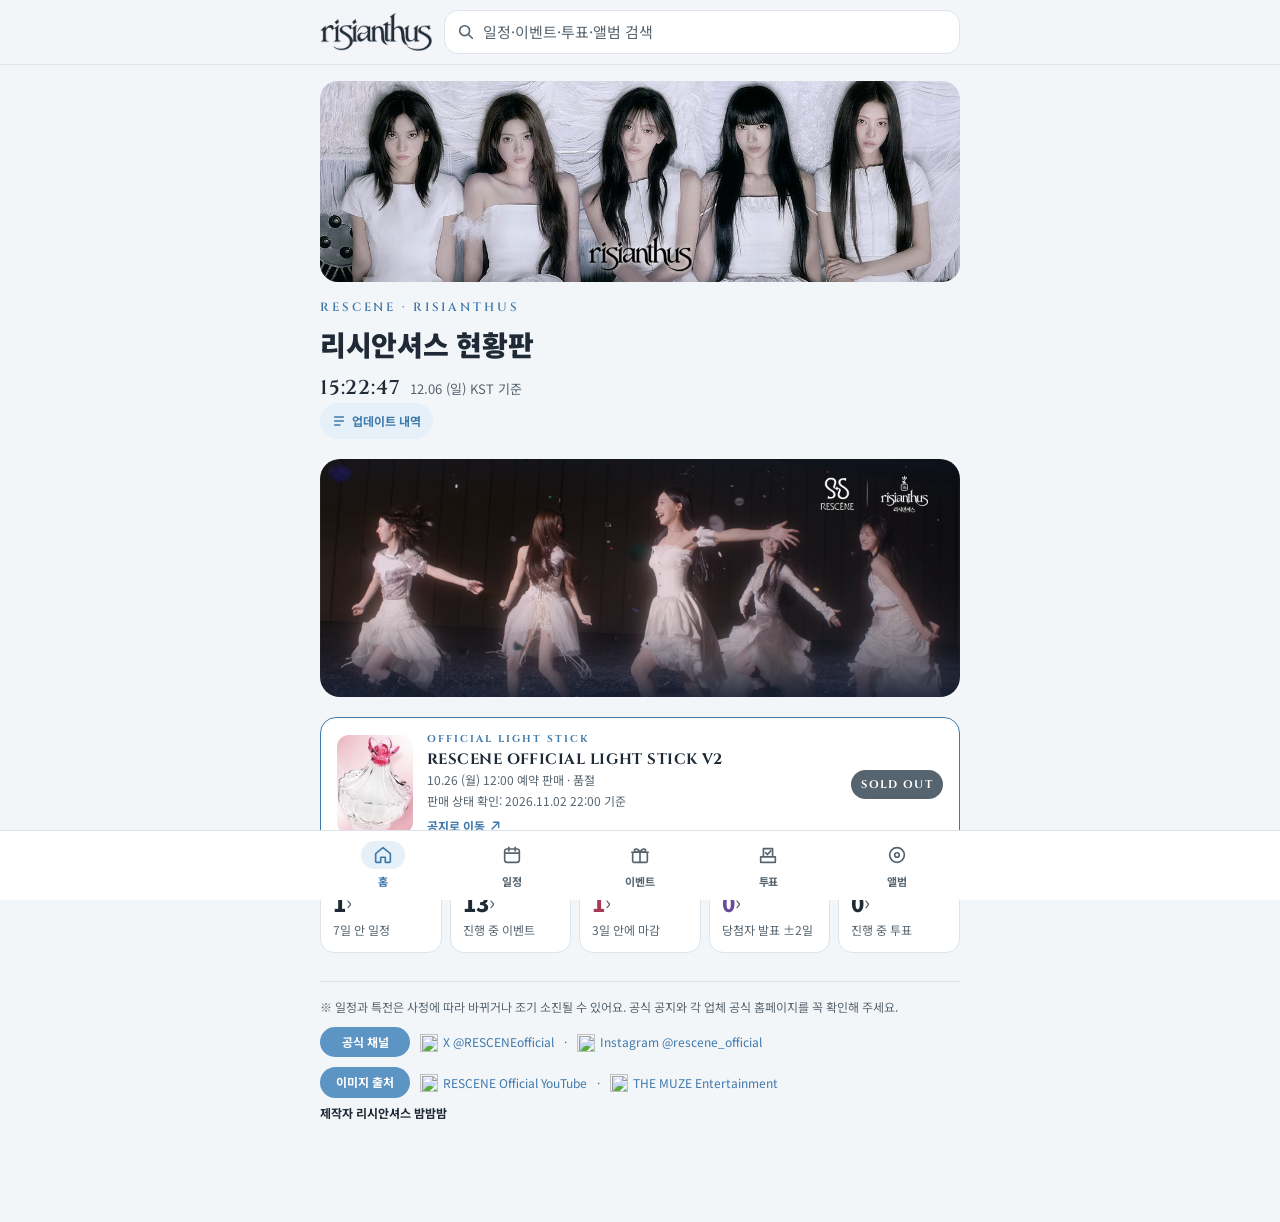
==== commit d246bdda: "Update index.html" ====
--- a/add-function/index.html
+++ b/add-function/index.html
@@ -174,12 +174,12 @@
     <span class="footer-credit-label">공식 채널</span>
     <div class="footer-credit-links">
       <a href="https://x.com/RESCENEofficial" target="_blank" rel="noopener noreferrer">
-        <img src="assets/x-logo.png" alt="">
+        <img src="assets/트위터 로고.png" alt="">
         X @RESCENEofficial
       </a>
       <span class="footer-credit-sep">·</span>
       <a href="https://www.instagram.com/rescene_official" target="_blank" rel="noopener noreferrer">
-        <img src="assets/instagram-logo.png" alt="">
+        <img src="assets/인스타 로고.png" alt="">
         Instagram @rescene_official
       </a>
     </div>
@@ -189,12 +189,12 @@
     <span class="footer-credit-label">이미지 출처</span>
     <div class="footer-credit-links">
       <a href="https://www.youtube.com/@RESCENE_official" target="_blank" rel="noopener noreferrer">
-        <img src="assets/youtube-logo.png" alt="">
+        <img src="assets/유튜브 로고.png" alt="">
         RESCENE Official YouTube
       </a>
       <span class="footer-credit-sep">·</span>
       <a href="https://themuze.kr/" target="_blank" rel="noopener noreferrer">
-        <img src="assets/themuze-logo.png" alt="">
+        <img src="assets/더뮤즈 로고.png" alt="">
         THE MUZE Entertainment
       </a>
     </div>
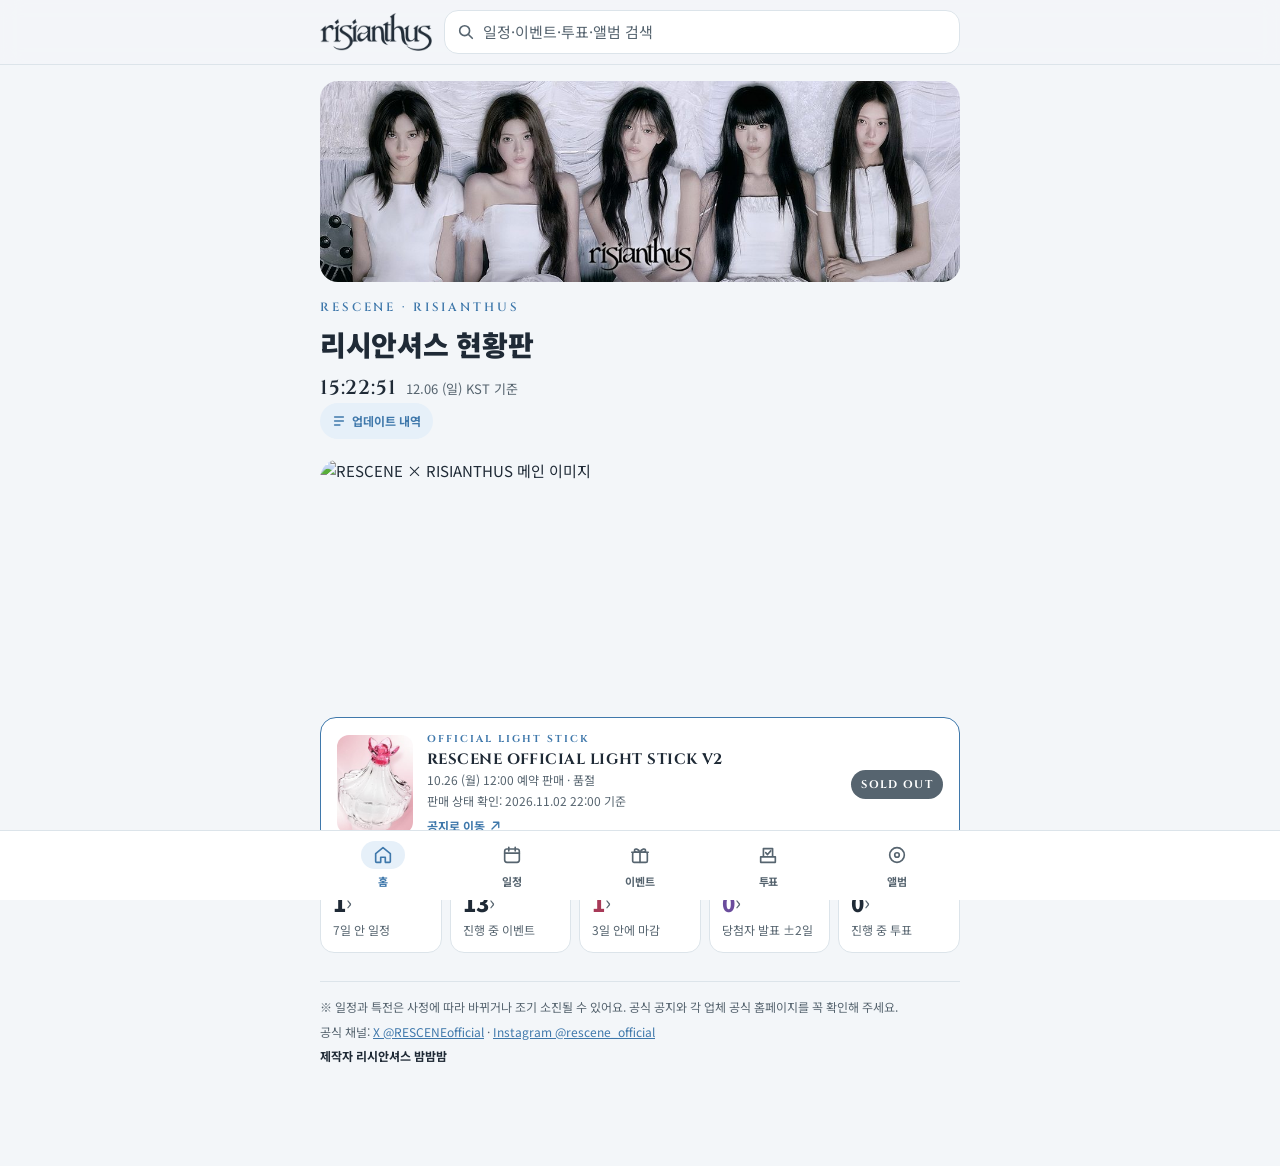
==== commit 037e100f: "대문교체" ====
--- a/add-function/index.html
+++ b/add-function/index.html
@@ -3,8 +3,6 @@
 <head>
 <meta charset="utf-8">
 <link rel="icon" type="image/png" href="assets/favicon.png">
-<link rel="apple-touch-icon" sizes="180x180" href="assets/apple-touch-icon.png">
-<link rel="manifest" href="site.webmanifest">
 <meta name="viewport" content="width=device-width, initial-scale=1.0, viewport-fit=cover">
 <title>리시안셔스 현황판 · RESCENE</title>
 <meta name="description" content="리센느 PULSE 컴백 카운트다운, 다가오는 일정, 이벤트 마감 현황을 한눈에 보는 리시안셔스 팬 제작 현황판">
@@ -51,9 +49,9 @@
   </div>
   <div class="home-result" id="homeResult" aria-live="polite" hidden></div>
 
-<img
+  <img
   class="comeback-banner"
-  src="assets/현황판 대문.png"
+  src="assets/현황판 대문_위드로고.png"
   alt="RESCENE × RISIANTHUS 메인 이미지"
   width="1920"
   height="714"
@@ -167,41 +165,11 @@
     <p class="al-note">※ YES24 QR 특전은 QR SET 구매 기준으로 계산했어요. YES24 Guardian 특전은 중복 없다는 가정 하에 5개로 잡았어요, 올리브영·무신사 오프라인은 온라인과 같은 이미지라 한 번만 계산했어요.</p>
   </section>
 
- <footer>
-  <span>※ 일정과 특전은 사정에 따라 바뀌거나 조기 소진될 수 있어요. 공식 공지와 각 업체 공식 홈페이지를 꼭 확인해 주세요.</span>
-
-  <div class="footer-credit-row">
-    <span class="footer-credit-label">공식 채널</span>
-    <div class="footer-credit-links">
-      <a href="https://x.com/RESCENEofficial" target="_blank" rel="noopener noreferrer">
-        <img src="assets/트위터 로고.png" alt="">
-        X @RESCENEofficial
-      </a>
-      <span class="footer-credit-sep">·</span>
-      <a href="https://www.instagram.com/rescene_official" target="_blank" rel="noopener noreferrer">
-        <img src="assets/인스타 로고.png" alt="">
-        Instagram @rescene_official
-      </a>
-    </div>
-  </div>
-
-  <div class="footer-credit-row">
-    <span class="footer-credit-label">이미지 출처</span>
-    <div class="footer-credit-links">
-      <a href="https://www.youtube.com/@RESCENE_official" target="_blank" rel="noopener noreferrer">
-        <img src="assets/유튜브 로고.png" alt="">
-        RESCENE Official YouTube
-      </a>
-      <span class="footer-credit-sep">·</span>
-      <a href="https://themuze.kr/" target="_blank" rel="noopener noreferrer">
-        <img src="assets/더뮤즈 로고.png" alt="">
-        THE MUZE Entertainment
-      </a>
-    </div>
-  </div>
-
-  <span class="maker">제작자 리시안셔스 밤밤밤</span>
-</footer>
+  <footer>
+    <span>※ 일정과 특전은 사정에 따라 바뀌거나 조기 소진될 수 있어요. 공식 공지와 각 업체 공식 홈페이지를 꼭 확인해 주세요.</span>
+    <span>공식 채널: <a href="https://x.com/RESCENEofficial" target="_blank" rel="noopener">X @RESCENEofficial</a> · <a href="https://www.instagram.com/rescene_official" target="_blank" rel="noopener">Instagram @rescene_official</a></span>
+    <span class="maker">제작자 리시안셔스 밤밤밤</span>
+  </footer>
 </div>
 
 <nav class="bnav" role="tablist" aria-label="메뉴">
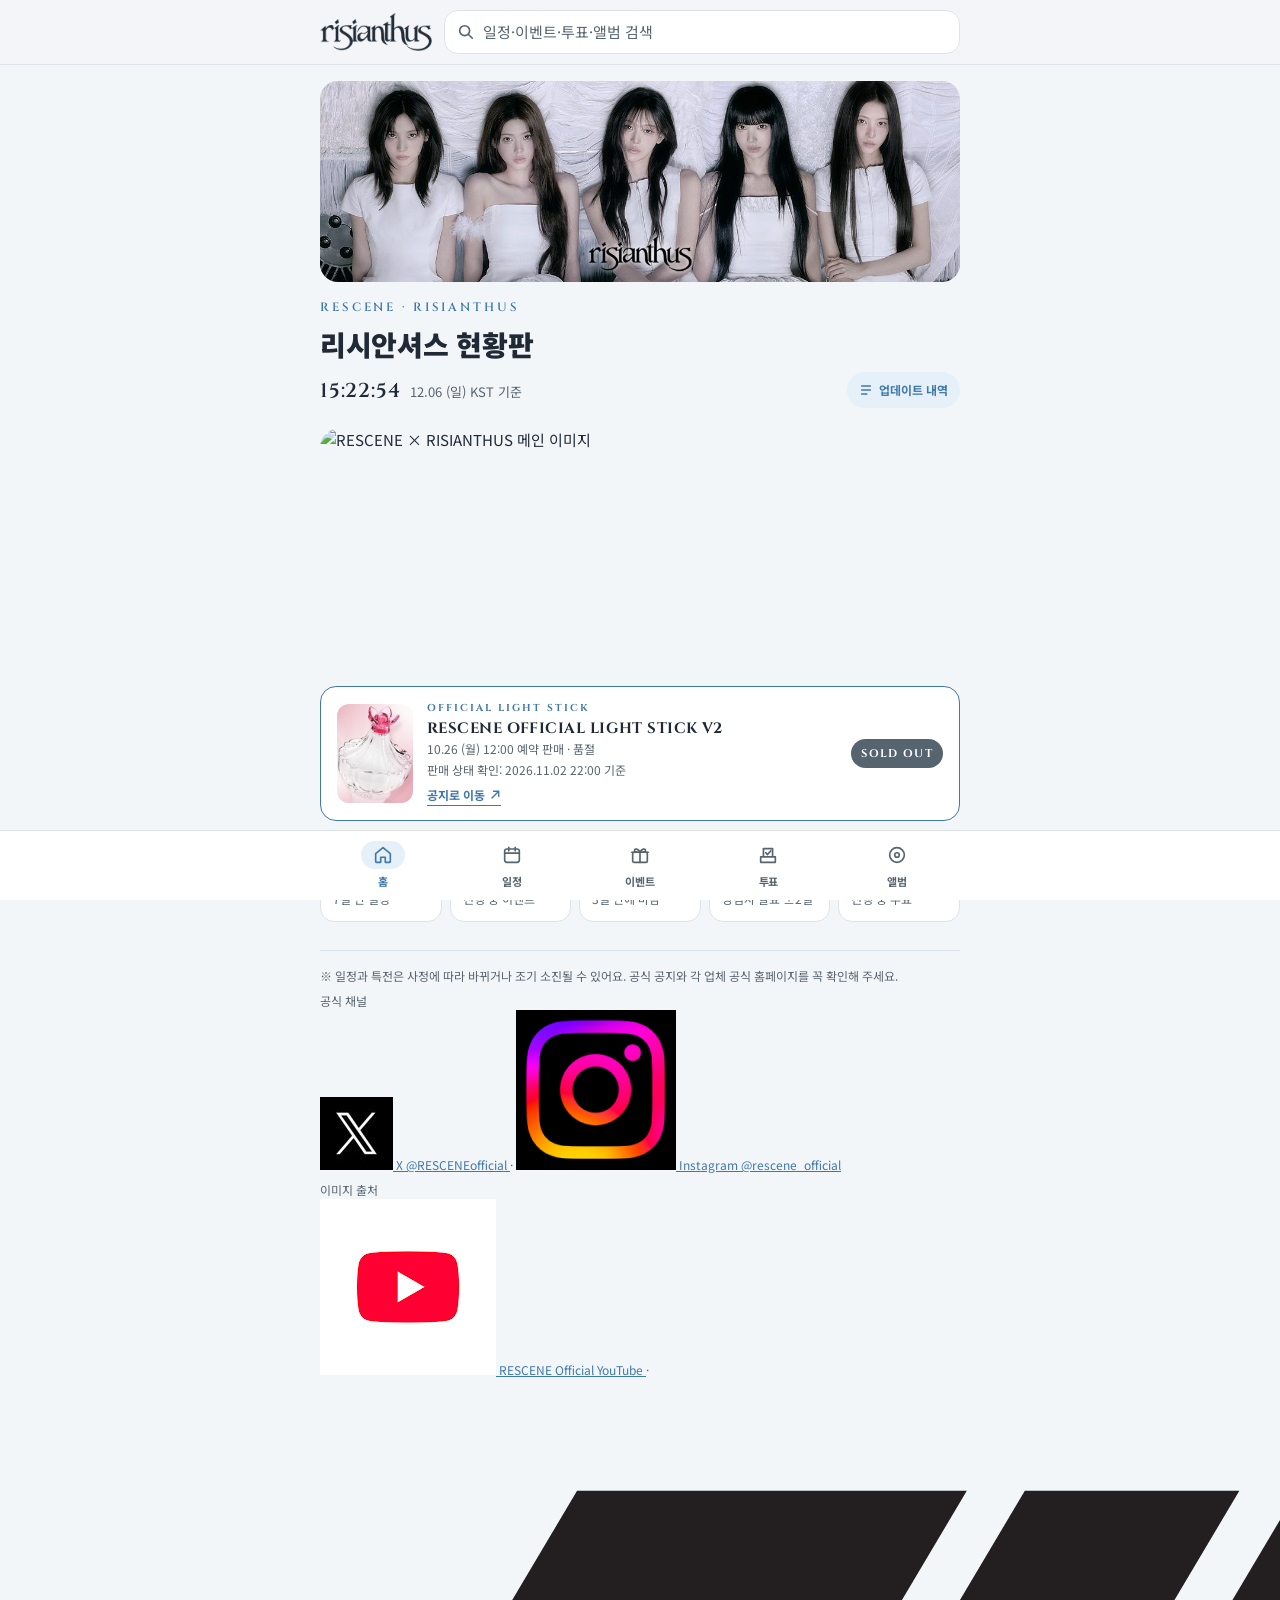
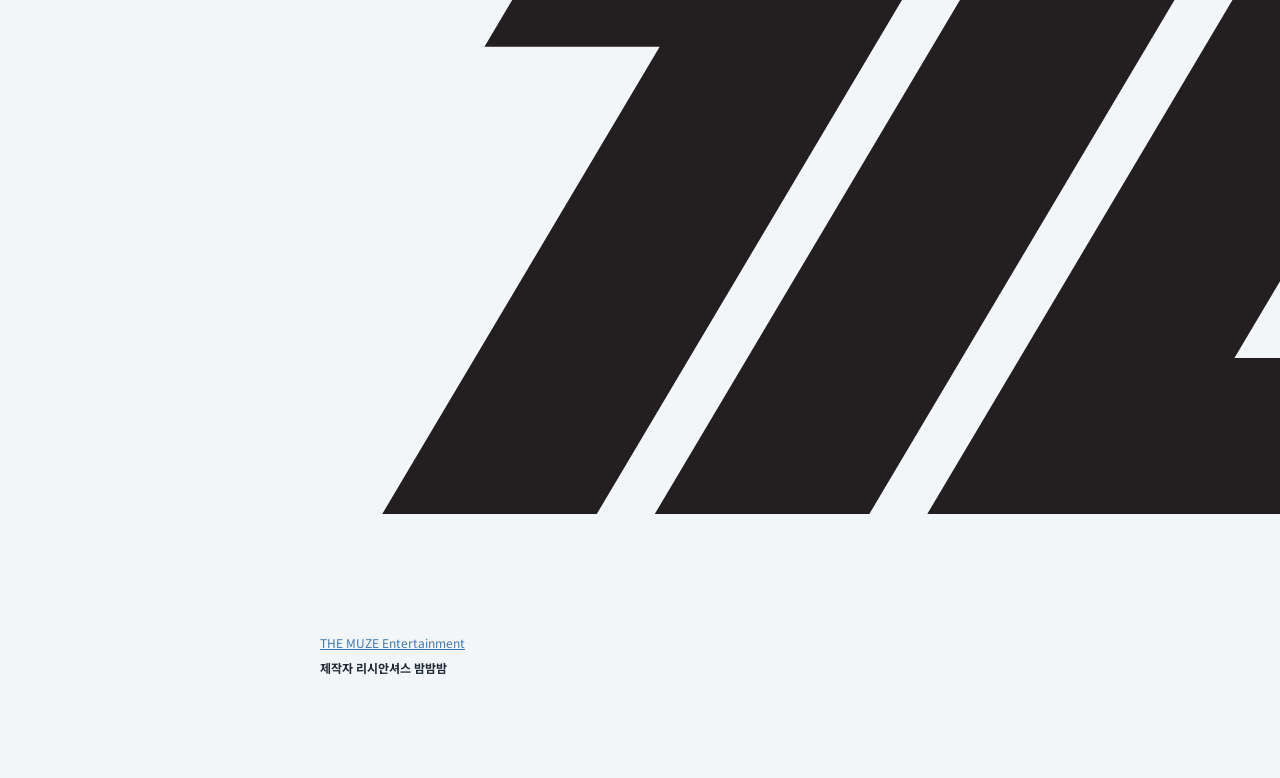
==== commit 1cc2c059: "로고추가" ====
--- a/add-function/index.html
+++ b/add-function/index.html
@@ -166,10 +166,40 @@
   </section>
 
   <footer>
-    <span>※ 일정과 특전은 사정에 따라 바뀌거나 조기 소진될 수 있어요. 공식 공지와 각 업체 공식 홈페이지를 꼭 확인해 주세요.</span>
-    <span>공식 채널: <a href="https://x.com/RESCENEofficial" target="_blank" rel="noopener">X @RESCENEofficial</a> · <a href="https://www.instagram.com/rescene_official" target="_blank" rel="noopener">Instagram @rescene_official</a></span>
-    <span class="maker">제작자 리시안셔스 밤밤밤</span>
-  </footer>
+  <span>※ 일정과 특전은 사정에 따라 바뀌거나 조기 소진될 수 있어요. 공식 공지와 각 업체 공식 홈페이지를 꼭 확인해 주세요.</span>
+
+  <div class="footer-credit-row">
+    <span class="footer-credit-label">공식 채널</span>
+    <div class="footer-credit-links">
+      <a href="https://x.com/RESCENEofficial" target="_blank" rel="noopener noreferrer">
+        <img src="assets/트위터 로고.png" alt="">
+        X @RESCENEofficial
+      </a>
+      <span class="footer-credit-sep">·</span>
+      <a href="https://www.instagram.com/rescene_official" target="_blank" rel="noopener noreferrer">
+        <img src="assets/인스타 로고.png" alt="">
+        Instagram @rescene_official
+      </a>
+    </div>
+  </div>
+
+  <div class="footer-credit-row">
+    <span class="footer-credit-label">이미지 출처</span>
+    <div class="footer-credit-links">
+      <a href="https://www.youtube.com/@RESCENE_official" target="_blank" rel="noopener noreferrer">
+        <img src="assets/유튜브 로고.png" alt="">
+        RESCENE Official YouTube
+      </a>
+      <span class="footer-credit-sep">·</span>
+      <a href="https://themuze.kr/" target="_blank" rel="noopener noreferrer">
+        <img src="assets/더뮤즈 로고.png" alt="">
+        THE MUZE Entertainment
+      </a>
+    </div>
+  </div>
+
+  <span class="maker">제작자 리시안셔스 밤밤밤</span>
+</footer>
 </div>
 
 <nav class="bnav" role="tablist" aria-label="메뉴">
--- a/add-function/style.css
+++ b/add-function/style.css
@@ -211,75 +211,6 @@
 
 footer{font-size:12px;color:var(--muted);display:flex;flex-direction:column;gap:6px;border-top:1px solid var(--line);padding-top:16px}
 footer .maker{font-weight:700;color:var(--ink)}
-
-/* 푸터 공식 채널 및 이미지 출처 표기란 */
-.footer-credit-row {
-  display: grid;
-  grid-template-columns: 90px minmax(0, 1fr);
-  align-items: start;
-  gap: 10px;
-  margin-top: 4px;
-}
-
-.footer-credit-label {
-  display: inline-flex;
-  align-items: center;
-  justify-content: center;
-  padding: 6px 10px;
-  background: #5C94C3;
-  color: #FFFFFF;
-  border-radius: 999px;
-  font-size: 12px;
-  font-weight: 700;
-  white-space: nowrap;
-}
-
-.footer-credit-links {
-  display: flex;
-  align-items: center;
-  flex-wrap: wrap;
-  gap: 6px 10px;
-  min-width: 0;
-  padding-top: 4px;
-}
-
-.footer-credit-links a {
-  display: inline-flex;
-  align-items: center;
-  gap: 5px;
-  color: var(--accent);
-  text-decoration: none;
-  font-size: 12px;
-  min-height: 24px;
-}
-
-.footer-credit-links a:hover {
-  text-decoration: underline;
-}
-
-.footer-credit-links img {
-  display: block;
-  width: 18px;
-  height: 18px;
-  object-fit: contain;
-  flex: none;
-}
-
-.footer-credit-sep {
-  color: var(--muted);
-}
-
-@media (max-width: 520px) {
-  .footer-credit-row {
-    grid-template-columns: 1fr;
-    gap: 4px;
-  }
-
-  .footer-credit-label {
-    justify-self: start;
-  }
-}
-
 @media (max-width:420px){.pulse-logo{height:58px}.cd b{font-size:24px}.day{grid-template-columns:52px 1fr}.ev{grid-template-columns:44px 1fr}.ev .tag{grid-column:2;justify-self:start;order:-1}}
 @media (prefers-reduced-motion:reduce){*{scroll-behavior:auto!important}}
 html{scroll-behavior:smooth}
@@ -428,7 +359,7 @@
 .al-hero .preorder-notice-btn{position:absolute;right:16px;bottom:12px;display:inline-block;width:auto;margin:0;padding:0;border:0;border-radius:0;background:transparent;color:#FFFFFF;font-size:12px;font-weight:700;text-decoration:none;cursor:pointer;z-index:1}.al-hero .preorder-notice-btn:hover{color:#FFFFFF;text-decoration:underline}.al-hero .preorder-notice-btn:focus-visible{outline:2px solid #FFFFFF;outline-offset:3px}
 .vcard .vdl dt.condition-label { align-self: center; }
 
-//업데이트 내역 스타일
+/* 업데이트 내역 스타일 */
 .clock-row{display:flex;justify-content:space-between;align-items:center;gap:10px;flex-wrap:wrap}
 .upd-btn{font:inherit;font-size:12px;font-weight:700;color:var(--accent);background:var(--accent-soft);border:0;border-radius:999px;min-height:36px;padding:6px 12px;display:inline-flex;align-items:center;gap:6px;cursor:pointer;position:relative;white-space:nowrap}
 .upd-btn:hover{filter:brightness(.96)}
@@ -467,13 +398,12 @@
 .upd-group{grid-template-columns:52px 1fr}
 .upd-group .upd-items{grid-column:1 / -1}
 
-/* 당첨자 발표 필터 홈 요약 카드 */
+/* 당발필터 */
 @media (min-width:521px){.summary{grid-template-columns:repeat(5,1fr)}}
 @media (max-width:520px){.summary button:last-child:nth-child(odd){grid-column:1 / -1}}
 .summary .ann-tile b{color:var(--violet)}
 .ann.near{background:var(--violet-soft);color:var(--violet)}
 .cards.ann-view .card.ended{opacity:1}
-
 /*투표 서브타이틀*/
 .vhead{display:flex;flex-direction:column;gap:6px}
 .vsub{align-self:flex-start;font-size:14px;font-weight:700;line-height:1.4;color:var(--accent);background:var(--accent-soft);padding:4px 10px;border-radius:8px;overflow-wrap:anywhere}
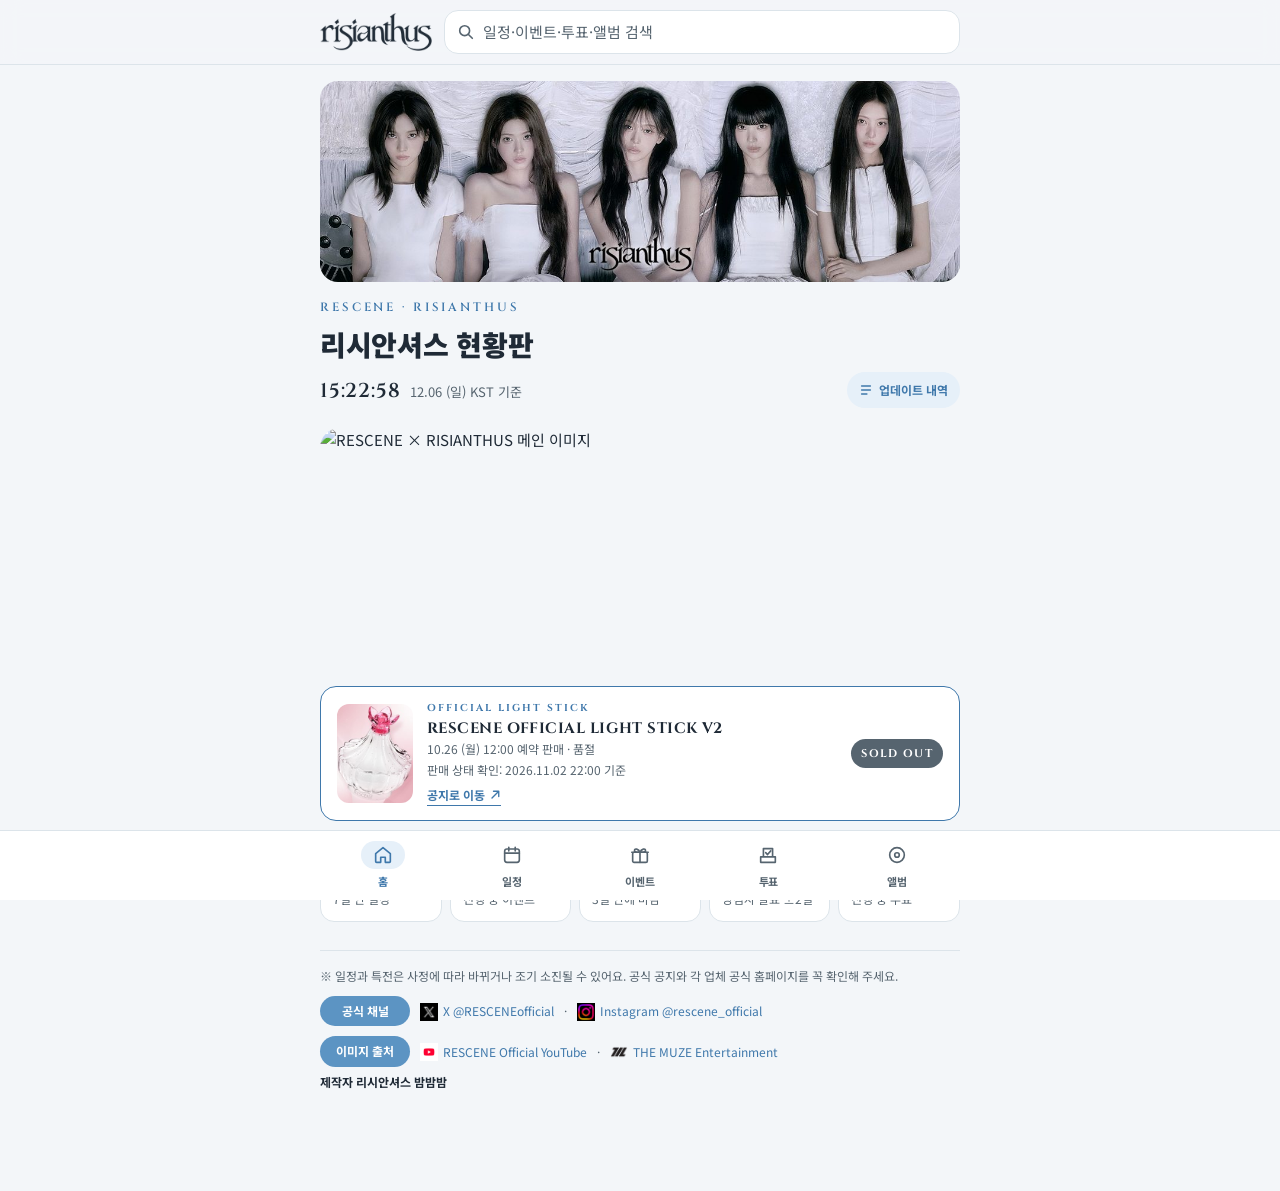
==== commit f9fc59fc: "Update index.html" ====
--- a/add-function/index.html
+++ b/add-function/index.html
@@ -167,37 +167,8 @@
 
   <footer>
   <span>※ 일정과 특전은 사정에 따라 바뀌거나 조기 소진될 수 있어요. 공식 공지와 각 업체 공식 홈페이지를 꼭 확인해 주세요.</span>
-
-  <div class="footer-credit-row">
-    <span class="footer-credit-label">공식 채널</span>
-    <div class="footer-credit-links">
-      <a href="https://x.com/RESCENEofficial" target="_blank" rel="noopener noreferrer">
-        <img src="assets/트위터 로고.png" alt="">
-        X @RESCENEofficial
-      </a>
-      <span class="footer-credit-sep">·</span>
-      <a href="https://www.instagram.com/rescene_official" target="_blank" rel="noopener noreferrer">
-        <img src="assets/인스타 로고.png" alt="">
-        Instagram @rescene_official
-      </a>
-    </div>
-  </div>
-
-  <div class="footer-credit-row">
-    <span class="footer-credit-label">이미지 출처</span>
-    <div class="footer-credit-links">
-      <a href="https://www.youtube.com/@RESCENE_official" target="_blank" rel="noopener noreferrer">
-        <img src="assets/유튜브 로고.png" alt="">
-        RESCENE Official YouTube
-      </a>
-      <span class="footer-credit-sep">·</span>
-      <a href="https://themuze.kr/" target="_blank" rel="noopener noreferrer">
-        <img src="assets/더뮤즈 로고.png" alt="">
-        THE MUZE Entertainment
-      </a>
-    </div>
-  </div>
-
+  <div class="footer-credit-row"><span class="footer-credit-label">공식 채널</span><div class="footer-credit-links"><a href="https://x.com/RESCENEofficial" target="_blank" rel="noopener noreferrer"><img src="assets/트위터 로고.png" alt="">X @RESCENEofficial</a><span class="footer-credit-sep">·</span><a href="https://www.instagram.com/rescene_official" target="_blank" rel="noopener noreferrer"><img src="assets/인스타 로고.png" alt="">Instagram @rescene_official</a></div></div>
+  <div class="footer-credit-row"><span class="footer-credit-label">이미지 출처</span><div class="footer-credit-links"><a href="https://www.youtube.com/@RESCENE_official" target="_blank" rel="noopener noreferrer"><img src="assets/유튜브 로고.png" alt="">RESCENE Official YouTube</a><span class="footer-credit-sep">·</span><a href="https://themuze.kr/" target="_blank" rel="noopener noreferrer"><img src="assets/더뮤즈 로고.png" alt="">THE MUZE Entertainment</a></div></div>
   <span class="maker">제작자 리시안셔스 밤밤밤</span>
 </footer>
 </div>
--- a/add-function/style.css
+++ b/add-function/style.css
@@ -211,6 +211,14 @@
 
 footer{font-size:12px;color:var(--muted);display:flex;flex-direction:column;gap:6px;border-top:1px solid var(--line);padding-top:16px}
 footer .maker{font-weight:700;color:var(--ink)}
+.footer-credit-row{display:grid;grid-template-columns:90px minmax(0,1fr);align-items:start;gap:10px;margin-top:4px}
+.footer-credit-label{display:inline-flex;align-items:center;justify-content:center;padding:6px 10px;background:#5C94C3;color:#FFFFFF;border-radius:999px;font-size:12px;font-weight:700;white-space:nowrap}
+.footer-credit-links{display:flex;align-items:center;flex-wrap:wrap;gap:6px 10px;min-width:0;padding-top:4px}
+.footer-credit-links a{display:inline-flex;align-items:center;gap:5px;color:var(--accent);text-decoration:none;font-size:12px;min-height:24px}
+.footer-credit-links a:hover{text-decoration:underline}
+.footer-credit-links img{display:block;width:18px;height:18px;object-fit:contain;flex:none}
+.footer-credit-sep{color:var(--muted)}
+@media (max-width:520px){.footer-credit-row{grid-template-columns:1fr;gap:4px}.footer-credit-label{justify-self:start}}
 @media (max-width:420px){.pulse-logo{height:58px}.cd b{font-size:24px}.day{grid-template-columns:52px 1fr}.ev{grid-template-columns:44px 1fr}.ev .tag{grid-column:2;justify-self:start;order:-1}}
 @media (prefers-reduced-motion:reduce){*{scroll-behavior:auto!important}}
 html{scroll-behavior:smooth}
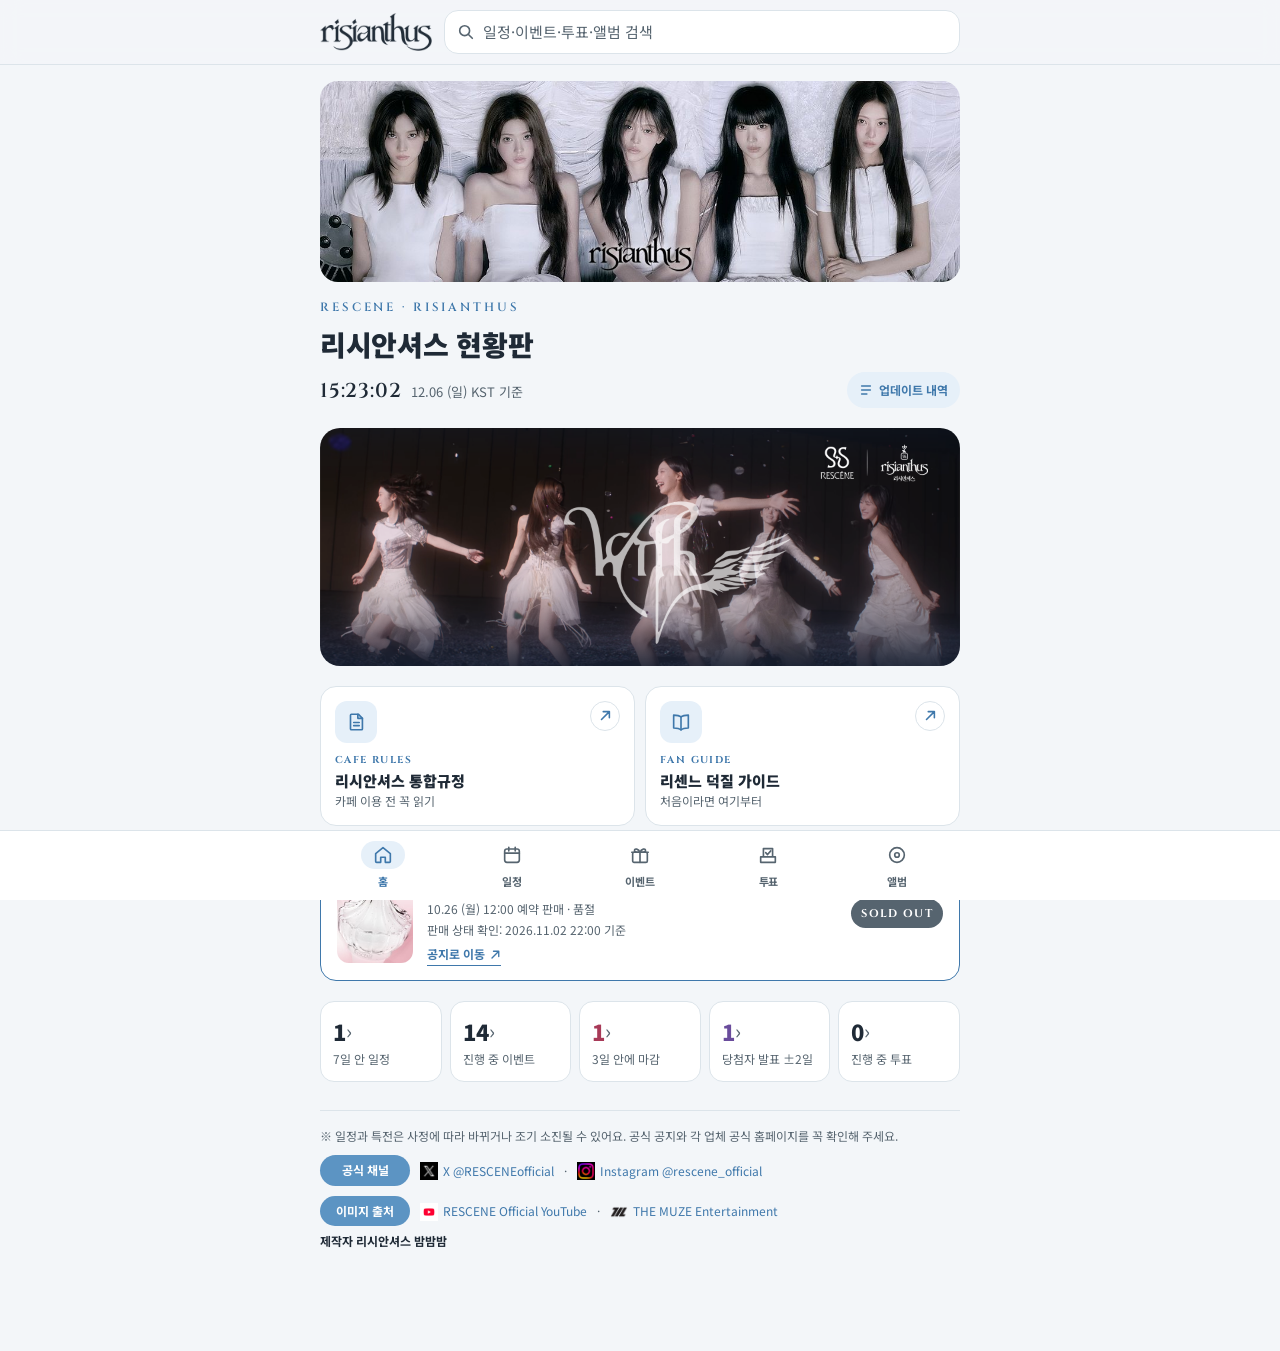
==== commit 85e2ba5d: "공지추가" ====
--- a/add-function/index.html
+++ b/add-function/index.html
@@ -56,7 +56,30 @@
   width="1920"
   height="714"
 >
-
+  <div class="hp-row">
+    <a class="hp-card" href="https://cafe.naver.com/re5cene/1436" target="_blank" rel="noopener" aria-label="리시안셔스 통합규정 열기">
+      <span class="hp-top">
+        <span class="hp-ic" aria-hidden="true"><svg viewBox="0 0 24 24" width="22" height="22"><path d="M7 3.5h7.5L19 8v11.5a1 1 0 0 1-1 1H7a1 1 0 0 1-1-1v-15a1 1 0 0 1 1-1z" fill="none" stroke="currentColor" stroke-width="1.8" stroke-linejoin="round"/><path d="M14 3.5V8h5M9.5 12.5h6M9.5 16h6" fill="none" stroke="currentColor" stroke-width="1.8" stroke-linecap="round" stroke-linejoin="round"/></svg></span>
+        <span class="hp-go" aria-hidden="true"><svg viewBox="0 0 16 16" width="14" height="14"><path d="M6 3h7v7M13 3 4 12" fill="none" stroke="currentColor" stroke-width="1.8" stroke-linecap="round" stroke-linejoin="round"/></svg></span>
+      </span>
+      <span class="ls-text">
+        <span class="ls-eyebrow">CAFE RULES</span>
+        <b class="hp-title">리시안셔스 통합규정</b>
+        <span class="ls-sub">카페 이용 전 꼭 읽기</span>
+      </span>
+    </a>
+    <a class="hp-card" href="https://cafe.naver.com/re5cene/1652" target="_blank" rel="noopener" aria-label="리센느 덕질 가이드 열기">
+      <span class="hp-top">
+        <span class="hp-ic" aria-hidden="true"><svg viewBox="0 0 24 24" width="22" height="22"><path d="M12 6.5C10.3 5 8 4.5 4 4.5v14c4 0 6.3.5 8 2 1.7-1.5 4-2 8-2v-14c-4 0-6.3.5-8 2z" fill="none" stroke="currentColor" stroke-width="1.8" stroke-linejoin="round"/><path d="M12 6.5v14" fill="none" stroke="currentColor" stroke-width="1.8" stroke-linecap="round"/></svg></span>
+        <span class="hp-go" aria-hidden="true"><svg viewBox="0 0 16 16" width="14" height="14"><path d="M6 3h7v7M13 3 4 12" fill="none" stroke="currentColor" stroke-width="1.8" stroke-linecap="round" stroke-linejoin="round"/></svg></span>
+      </span>
+      <span class="ls-text">
+        <span class="ls-eyebrow">FAN GUIDE</span>
+        <b class="hp-title">리센느 덕질 가이드</b>
+        <span class="ls-sub">처음이라면 여기부터</span>
+      </span>
+    </a>
+  </div>
   <a class="ls-card" href="https://naver.me/xSB3cGuj" target="_blank" rel="noopener" aria-label="RESCENE 공식 응원봉 V2 판매 공지 열기">
     <img class="ls-img" src="assets/image-04.jpeg" alt="RESCENE 공식 응원봉 V2" width="200" height="261">
     <span class="ls-text">
--- a/add-function/style.css
+++ b/add-function/style.css
@@ -414,4 +414,17 @@
 .cards.ann-view .card.ended{opacity:1}
 /*투표 서브타이틀*/
 .vhead{display:flex;flex-direction:column;gap:6px}
+/* 공지 바로가기 */
+.hp-row{display:grid;grid-template-columns:repeat(2,minmax(0,1fr));gap:10px}
+.hp-card{display:flex;flex-direction:column;gap:10px;padding:14px;border-radius:16px;background:var(--surface);border:1px solid var(--line);color:var(--ink);text-decoration:none;min-width:0;transition:transform .15s,border-color .15s,background .15s}
+.hp-card:hover{border-color:var(--accent);background:var(--accent-soft);transform:translateY(-1px)}
+.hp-top{display:flex;justify-content:space-between;align-items:flex-start;gap:8px}
+.hp-ic{width:42px;height:42px;border-radius:12px;background:var(--accent-soft);color:var(--accent);display:inline-flex;align-items:center;justify-content:center;flex:none}
+.hp-card:hover .hp-ic{background:var(--surface)}
+.hp-go{width:30px;height:30px;border-radius:999px;display:inline-flex;align-items:center;justify-content:center;color:var(--accent);border:1px solid var(--line);flex:none}
+.hp-card:hover .hp-go{border-color:var(--accent)}
+.hp-title{font-size:15px;font-weight:900;line-height:1.3;word-break:keep-all;overflow-wrap:anywhere}
+.hp-card .ls-eyebrow{letter-spacing:.14em}
+@media (max-width:360px){.hp-card{padding:12px}.hp-title{font-size:14px}}
+@media (prefers-reduced-motion:reduce){.hp-card{transition:none}.hp-card:hover{transform:none}}
 .vsub{align-self:flex-start;font-size:14px;font-weight:700;line-height:1.4;color:var(--accent);background:var(--accent-soft);padding:4px 10px;border-radius:8px;overflow-wrap:anywhere}
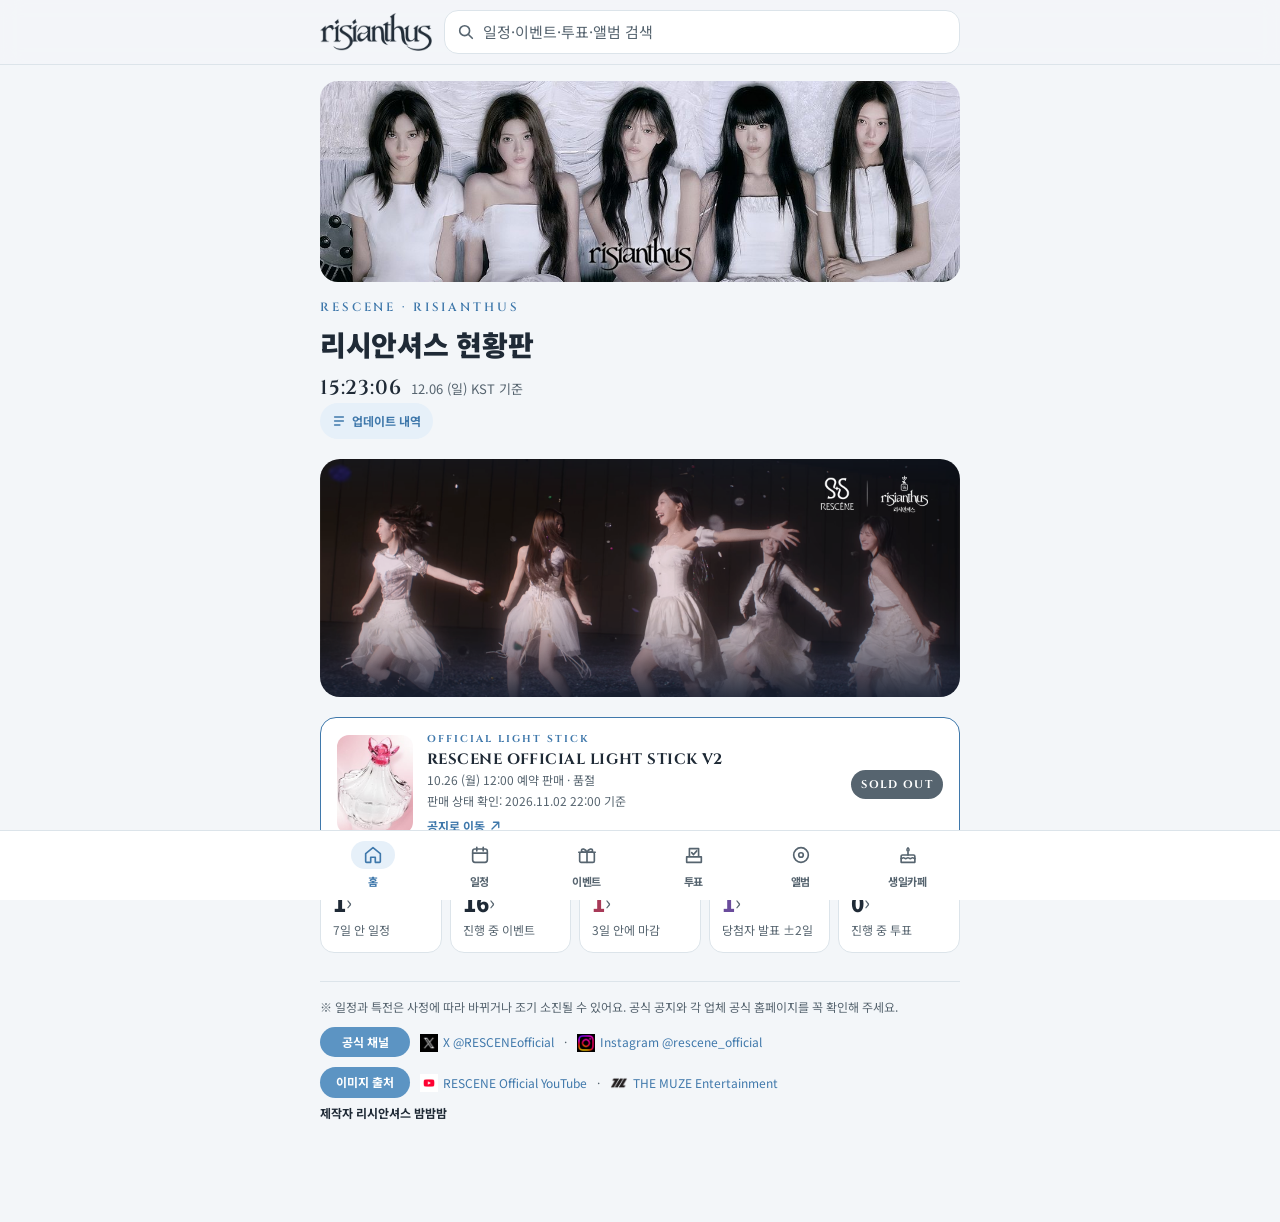
==== commit b700ca12: "Update index.html" ====
--- a/add-function/index.html
+++ b/add-function/index.html
@@ -3,6 +3,8 @@
 <head>
 <meta charset="utf-8">
 <link rel="icon" type="image/png" href="assets/favicon.png">
+<link rel="apple-touch-icon" sizes="180x180" href="assets/apple-touch-icon.png">
+<link rel="manifest" href="site.webmanifest">
 <meta name="viewport" content="width=device-width, initial-scale=1.0, viewport-fit=cover">
 <title>리시안셔스 현황판 · RESCENE</title>
 <meta name="description" content="리센느 PULSE 컴백 카운트다운, 다가오는 일정, 이벤트 마감 현황을 한눈에 보는 리시안셔스 팬 제작 현황판">
@@ -49,37 +51,14 @@
   </div>
   <div class="home-result" id="homeResult" aria-live="polite" hidden></div>
 
-  <img
+<img
   class="comeback-banner"
-  src="assets/현황판 대문_위드로고.png"
+  src="assets/현황판 대문.png"
   alt="RESCENE × RISIANTHUS 메인 이미지"
   width="1920"
   height="714"
 >
-  <div class="hp-row">
-    <a class="hp-card" href="https://cafe.naver.com/re5cene/1436" target="_blank" rel="noopener" aria-label="리시안셔스 통합규정 열기">
-      <span class="hp-top">
-        <span class="hp-ic" aria-hidden="true"><svg viewBox="0 0 24 24" width="22" height="22"><path d="M7 3.5h7.5L19 8v11.5a1 1 0 0 1-1 1H7a1 1 0 0 1-1-1v-15a1 1 0 0 1 1-1z" fill="none" stroke="currentColor" stroke-width="1.8" stroke-linejoin="round"/><path d="M14 3.5V8h5M9.5 12.5h6M9.5 16h6" fill="none" stroke="currentColor" stroke-width="1.8" stroke-linecap="round" stroke-linejoin="round"/></svg></span>
-        <span class="hp-go" aria-hidden="true"><svg viewBox="0 0 16 16" width="14" height="14"><path d="M6 3h7v7M13 3 4 12" fill="none" stroke="currentColor" stroke-width="1.8" stroke-linecap="round" stroke-linejoin="round"/></svg></span>
-      </span>
-      <span class="ls-text">
-        <span class="ls-eyebrow">CAFE RULES</span>
-        <b class="hp-title">리시안셔스 통합규정</b>
-        <span class="ls-sub">카페 이용 전 꼭 읽기</span>
-      </span>
-    </a>
-    <a class="hp-card" href="https://cafe.naver.com/re5cene/1652" target="_blank" rel="noopener" aria-label="리센느 덕질 가이드 열기">
-      <span class="hp-top">
-        <span class="hp-ic" aria-hidden="true"><svg viewBox="0 0 24 24" width="22" height="22"><path d="M12 6.5C10.3 5 8 4.5 4 4.5v14c4 0 6.3.5 8 2 1.7-1.5 4-2 8-2v-14c-4 0-6.3.5-8 2z" fill="none" stroke="currentColor" stroke-width="1.8" stroke-linejoin="round"/><path d="M12 6.5v14" fill="none" stroke="currentColor" stroke-width="1.8" stroke-linecap="round"/></svg></span>
-        <span class="hp-go" aria-hidden="true"><svg viewBox="0 0 16 16" width="14" height="14"><path d="M6 3h7v7M13 3 4 12" fill="none" stroke="currentColor" stroke-width="1.8" stroke-linecap="round" stroke-linejoin="round"/></svg></span>
-      </span>
-      <span class="ls-text">
-        <span class="ls-eyebrow">FAN GUIDE</span>
-        <b class="hp-title">리센느 덕질 가이드</b>
-        <span class="ls-sub">처음이라면 여기부터</span>
-      </span>
-    </a>
-  </div>
+
   <a class="ls-card" href="https://naver.me/xSB3cGuj" target="_blank" rel="noopener" aria-label="RESCENE 공식 응원봉 V2 판매 공지 열기">
     <img class="ls-img" src="assets/image-04.jpeg" alt="RESCENE 공식 응원봉 V2" width="200" height="261">
     <span class="ls-text">
@@ -187,11 +166,66 @@
     <div class="collect" id="collect"></div>
     <p class="al-note">※ YES24 QR 특전은 QR SET 구매 기준으로 계산했어요. YES24 Guardian 특전은 중복 없다는 가정 하에 5개로 잡았어요, 올리브영·무신사 오프라인은 온라인과 같은 이미지라 한 번만 계산했어요.</p>
   </section>
-
-  <footer>
+  
+<section id="bday" role="tabpanel" aria-labelledby="tab-bday" hidden>
+    <div class="sec-head">
+      <h2><small>BIRTHDAY CAFE</small>생일카페</h2>
+      <div class="head-right">
+        <span class="basis" data-updated title=""><svg viewBox="0 0 16 16" width="13" height="13" aria-hidden="true"><path d="M13.5 8A5.5 5.5 0 1 1 11.9 4.1" fill="none" stroke="currentColor" stroke-width="1.7" stroke-linecap="round"/><path d="M12.4 1.8v2.7H9.7" fill="none" stroke="currentColor" stroke-width="1.7" stroke-linecap="round" stroke-linejoin="round"/><path d="M8 5.2V8l1.9 1.3" fill="none" stroke="currentColor" stroke-width="1.7" stroke-linecap="round"/></svg><span class="basis-date"></span></span>
+      </div>
+    </div>
+    <div class="b-heroes" id="bdHero"></div>
+    <div class="b-map" id="bdMap" hidden>
+      <div class="b-map-head">
+        <div class="b-map-title" id="bdMapTitle"></div>
+        <button class="b-map-close" id="bdMapClose" type="button" aria-label="지도 닫기"><svg viewBox="0 0 16 16" width="14" height="14" aria-hidden="true"><path d="M4 4l8 8M12 4l-8 8" stroke="currentColor" stroke-width="1.8" stroke-linecap="round"/></svg></button>
+      </div>
+      <div class="b-map-jump" id="bdMapJump"></div>
+      <div class="b-map-box" id="bdMapBox"><div class="b-map-err">지도를 불러오는 중…</div></div>
+      <div class="b-map-note" id="bdMapNote"></div>
+    </div>
+    <div class="filters" role="group" aria-label="생일 멤버" id="bdWho"></div>
+    <div class="filters" role="group" aria-label="지역" id="bdRegion"></div>
+    <div class="b-days-wrap"><div class="b-days" role="group" aria-label="날짜별로 보기" id="bdDays"></div></div>
+    <div class="result" id="bdCount" aria-live="polite"></div>
+    <div class="cards" id="bdCards"></div>
+    <button class="btn" id="bdEndedBtn" type="button"></button>
+    <p class="al-note">※ 운영 시간·특전 수량은 카페마다 달라요. 방문 전 주최 계정 공지를 꼭 확인해 주세요.</p>
+  </section>
+
+ <footer>
   <span>※ 일정과 특전은 사정에 따라 바뀌거나 조기 소진될 수 있어요. 공식 공지와 각 업체 공식 홈페이지를 꼭 확인해 주세요.</span>
-  <div class="footer-credit-row"><span class="footer-credit-label">공식 채널</span><div class="footer-credit-links"><a href="https://x.com/RESCENEofficial" target="_blank" rel="noopener noreferrer"><img src="assets/트위터 로고.png" alt="">X @RESCENEofficial</a><span class="footer-credit-sep">·</span><a href="https://www.instagram.com/rescene_official" target="_blank" rel="noopener noreferrer"><img src="assets/인스타 로고.png" alt="">Instagram @rescene_official</a></div></div>
-  <div class="footer-credit-row"><span class="footer-credit-label">이미지 출처</span><div class="footer-credit-links"><a href="https://www.youtube.com/@RESCENE_official" target="_blank" rel="noopener noreferrer"><img src="assets/유튜브 로고.png" alt="">RESCENE Official YouTube</a><span class="footer-credit-sep">·</span><a href="https://themuze.kr/" target="_blank" rel="noopener noreferrer"><img src="assets/더뮤즈 로고.png" alt="">THE MUZE Entertainment</a></div></div>
+
+  <div class="footer-credit-row">
+    <span class="footer-credit-label">공식 채널</span>
+    <div class="footer-credit-links">
+      <a href="https://x.com/RESCENEofficial" target="_blank" rel="noopener noreferrer">
+        <img src="assets/트위터 로고.png" alt="">
+        X @RESCENEofficial
+      </a>
+      <span class="footer-credit-sep">·</span>
+      <a href="https://www.instagram.com/rescene_official" target="_blank" rel="noopener noreferrer">
+        <img src="assets/인스타 로고.png" alt="">
+        Instagram @rescene_official
+      </a>
+    </div>
+  </div>
+
+  <div class="footer-credit-row">
+    <span class="footer-credit-label">이미지 출처</span>
+    <div class="footer-credit-links">
+      <a href="https://www.youtube.com/@RESCENE_official" target="_blank" rel="noopener noreferrer">
+        <img src="assets/유튜브 로고.png" alt="">
+        RESCENE Official YouTube
+      </a>
+      <span class="footer-credit-sep">·</span>
+      <a href="https://themuze.kr/" target="_blank" rel="noopener noreferrer">
+        <img src="assets/더뮤즈 로고.png" alt="">
+        THE MUZE Entertainment
+      </a>
+    </div>
+  </div>
+
   <span class="maker">제작자 리시안셔스 밤밤밤</span>
 </footer>
 </div>
@@ -203,6 +237,7 @@
     <button class="bn" role="tab" id="tab-collab" aria-controls="collab" type="button"><span class="ic"><svg viewBox="0 0 24 24" width="22" height="22" aria-hidden="true"><rect x="4" y="9" width="16" height="11" rx="1.5" fill="none" stroke="currentColor" stroke-width="1.8" stroke-linecap="round" stroke-linejoin="round"/><path d="M3 9h18M12 9v11M12 9C10.5 5 6 4.5 6 7s3.5 2 6 2c2.5 0 6 .5 6-2s-4.5-2-6 2" fill="none" stroke="currentColor" stroke-width="1.8" stroke-linecap="round" stroke-linejoin="round"/></svg></span>이벤트</button>
     <button class="bn" role="tab" id="tab-vote" aria-controls="vote" type="button"><span class="ic"><svg viewBox="0 0 24 24" width="22" height="22" aria-hidden="true"><path d="M4 14h16v6H4zM7 14V5h10v9" fill="none" stroke="currentColor" stroke-width="1.8" stroke-linecap="round" stroke-linejoin="round"/><path d="m9.5 9.5 2 2 3.5-4" fill="none" stroke="currentColor" stroke-width="1.8" stroke-linecap="round" stroke-linejoin="round"/></svg></span>투표</button>
     <button class="bn" role="tab" id="tab-album" aria-controls="album" type="button"><span class="ic"><svg viewBox="0 0 24 24" width="22" height="22" aria-hidden="true"><circle cx="12" cy="12" r="8" fill="none" stroke="currentColor" stroke-width="1.8" stroke-linecap="round" stroke-linejoin="round"/><circle cx="12" cy="12" r="2.5" fill="none" stroke="currentColor" stroke-width="1.8" stroke-linecap="round" stroke-linejoin="round"/></svg></span>앨범</button>
+    <button class="bn" role="tab" id="tab-bday" aria-controls="bday" type="button"><span class="ic"><svg viewBox="0 0 24 24" width="22" height="22" aria-hidden="true"><path d="M4.5 20h15v-6.5a1.5 1.5 0 0 0-1.5-1.5H6a1.5 1.5 0 0 0-1.5 1.5z" fill="none" stroke="currentColor" stroke-width="1.8" stroke-linejoin="round"/><path d="M4.5 16c1.3 0 1.3-1 2.5-1s1.3 1 2.5 1 1.3-1 2.5-1 1.3 1 2.5 1 1.3-1 2.5-1 1.3 1 2.5 1M12 12V8.5" fill="none" stroke="currentColor" stroke-width="1.8" stroke-linecap="round" stroke-linejoin="round"/><path d="M12 4.2c.9 1 1.2 1.7 1.2 2.3a1.2 1.2 0 0 1-2.4 0c0-.6.3-1.3 1.2-2.3z" fill="none" stroke="currentColor" stroke-width="1.6" stroke-linejoin="round"/></svg></span>생일카페</button>
   </div>
 </nav>
 
@@ -236,5 +271,8 @@
 <script src="script-1.js"></script>
 
 <script src="script-2.js"></script>
+
+<script src="script-bday.js"></script>
+  
 </body>
 </html>
--- a/add-function/style.css
+++ b/add-function/style.css
@@ -211,14 +211,75 @@
 
 footer{font-size:12px;color:var(--muted);display:flex;flex-direction:column;gap:6px;border-top:1px solid var(--line);padding-top:16px}
 footer .maker{font-weight:700;color:var(--ink)}
-.footer-credit-row{display:grid;grid-template-columns:90px minmax(0,1fr);align-items:start;gap:10px;margin-top:4px}
-.footer-credit-label{display:inline-flex;align-items:center;justify-content:center;padding:6px 10px;background:#5C94C3;color:#FFFFFF;border-radius:999px;font-size:12px;font-weight:700;white-space:nowrap}
-.footer-credit-links{display:flex;align-items:center;flex-wrap:wrap;gap:6px 10px;min-width:0;padding-top:4px}
-.footer-credit-links a{display:inline-flex;align-items:center;gap:5px;color:var(--accent);text-decoration:none;font-size:12px;min-height:24px}
-.footer-credit-links a:hover{text-decoration:underline}
-.footer-credit-links img{display:block;width:18px;height:18px;object-fit:contain;flex:none}
-.footer-credit-sep{color:var(--muted)}
-@media (max-width:520px){.footer-credit-row{grid-template-columns:1fr;gap:4px}.footer-credit-label{justify-self:start}}
+
+/* 푸터 공식 채널 및 이미지 출처 표기란 */
+.footer-credit-row {
+  display: grid;
+  grid-template-columns: 90px minmax(0, 1fr);
+  align-items: start;
+  gap: 10px;
+  margin-top: 4px;
+}
+
+.footer-credit-label {
+  display: inline-flex;
+  align-items: center;
+  justify-content: center;
+  padding: 6px 10px;
+  background: #5C94C3;
+  color: #FFFFFF;
+  border-radius: 999px;
+  font-size: 12px;
+  font-weight: 700;
+  white-space: nowrap;
+}
+
+.footer-credit-links {
+  display: flex;
+  align-items: center;
+  flex-wrap: wrap;
+  gap: 6px 10px;
+  min-width: 0;
+  padding-top: 4px;
+}
+
+.footer-credit-links a {
+  display: inline-flex;
+  align-items: center;
+  gap: 5px;
+  color: var(--accent);
+  text-decoration: none;
+  font-size: 12px;
+  min-height: 24px;
+}
+
+.footer-credit-links a:hover {
+  text-decoration: underline;
+}
+
+.footer-credit-links img {
+  display: block;
+  width: 18px;
+  height: 18px;
+  object-fit: contain;
+  flex: none;
+}
+
+.footer-credit-sep {
+  color: var(--muted);
+}
+
+@media (max-width: 520px) {
+  .footer-credit-row {
+    grid-template-columns: 1fr;
+    gap: 4px;
+  }
+
+  .footer-credit-label {
+    justify-self: start;
+  }
+}
+
 @media (max-width:420px){.pulse-logo{height:58px}.cd b{font-size:24px}.day{grid-template-columns:52px 1fr}.ev{grid-template-columns:44px 1fr}.ev .tag{grid-column:2;justify-self:start;order:-1}}
 @media (prefers-reduced-motion:reduce){*{scroll-behavior:auto!important}}
 html{scroll-behavior:smooth}
@@ -367,7 +428,7 @@
 .al-hero .preorder-notice-btn{position:absolute;right:16px;bottom:12px;display:inline-block;width:auto;margin:0;padding:0;border:0;border-radius:0;background:transparent;color:#FFFFFF;font-size:12px;font-weight:700;text-decoration:none;cursor:pointer;z-index:1}.al-hero .preorder-notice-btn:hover{color:#FFFFFF;text-decoration:underline}.al-hero .preorder-notice-btn:focus-visible{outline:2px solid #FFFFFF;outline-offset:3px}
 .vcard .vdl dt.condition-label { align-self: center; }
 
-/* 업데이트 내역 스타일 */
+//업데이트 내역 스타일
 .clock-row{display:flex;justify-content:space-between;align-items:center;gap:10px;flex-wrap:wrap}
 .upd-btn{font:inherit;font-size:12px;font-weight:700;color:var(--accent);background:var(--accent-soft);border:0;border-radius:999px;min-height:36px;padding:6px 12px;display:inline-flex;align-items:center;gap:6px;cursor:pointer;position:relative;white-space:nowrap}
 .upd-btn:hover{filter:brightness(.96)}
@@ -406,25 +467,103 @@
 .upd-group{grid-template-columns:52px 1fr}
 .upd-group .upd-items{grid-column:1 / -1}
 
-/* 당발필터 */
+/* 당첨자 발표 필터 홈 요약 카드 */
 @media (min-width:521px){.summary{grid-template-columns:repeat(5,1fr)}}
 @media (max-width:520px){.summary button:last-child:nth-child(odd){grid-column:1 / -1}}
 .summary .ann-tile b{color:var(--violet)}
 .ann.near{background:var(--violet-soft);color:var(--violet)}
 .cards.ann-view .card.ended{opacity:1}
+
+/* 생일카페 */
+.bnav-in{display:flex;overflow-x:auto;overscroll-behavior-x:contain;scrollbar-width:none;-webkit-overflow-scrolling:touch}
+.bnav-in::-webkit-scrollbar{display:none}
+.bnav-in .bn{flex:1 1 0;min-width:max(48px,max-content);padding:6px 4px}
+.bnav-in.more-r{-webkit-mask-image:linear-gradient(90deg,#000 calc(100% - 28px),transparent);mask-image:linear-gradient(90deg,#000 calc(100% - 28px),transparent)}
+.bnav-in.more-l{-webkit-mask-image:linear-gradient(90deg,transparent,#000 28px);mask-image:linear-gradient(90deg,transparent,#000 28px)}
+.bnav-in.more-l.more-r{-webkit-mask-image:linear-gradient(90deg,transparent,#000 28px,#000 calc(100% - 28px),transparent);mask-image:linear-gradient(90deg,transparent,#000 28px,#000 calc(100% - 28px),transparent)}
+html{-webkit-text-size-adjust:100%;text-size-adjust:100%}
+@media (max-width:380px){.bn{font-size:10px;letter-spacing:-.04em}.bn .ic{width:38px}}
+.b-heroes{display:grid;grid-template-columns:1fr 1fr;gap:8px}
+.b-hero{--mc:var(--violet);--ms:var(--violet-soft);font:inherit;text-align:left;cursor:pointer;color:var(--ink);background:var(--surface);border:1.5px solid var(--line);border-radius:16px;padding:12px 14px;display:flex;flex-direction:column;gap:2px;transition:border-color .15s,background .15s}
+.b-hero.minami{--mc:var(--rose);--ms:var(--rose-soft)}
+.b-hero:hover{border-color:var(--mc)}
+.b-hero[aria-pressed="true"]{border-color:var(--mc);background:var(--ms)}
+.bh-top{display:flex;justify-content:space-between;align-items:baseline;gap:6px}
+.bh-top b{font-size:18px;font-weight:900;color:var(--mc)}
+.bh-dd{font-family:var(--display);font-weight:700;font-size:15px;color:var(--mc);letter-spacing:.04em}
+.bh-date{font-size:13px;color:var(--muted)}
+.bh-n{font-size:13px;font-weight:700}
+.b-days-wrap{margin:0 -16px;padding:0 16px;overflow-x:auto;scrollbar-width:none;-webkit-overflow-scrolling:touch}
+.b-days-wrap::-webkit-scrollbar{display:none}
+.b-days{display:flex;gap:6px;width:max-content;padding:2px 0}
+.b-day{font:inherit;min-width:52px;border:1px solid var(--line);background:var(--surface);color:var(--ink);border-radius:14px;padding:6px 4px;display:flex;flex-direction:column;align-items:center;gap:0;cursor:pointer;line-height:1.25}
+.b-day b{font-family:var(--display);font-size:18px;font-weight:700}
+.b-day .b-wd{font-size:11px;color:var(--muted);font-weight:700}
+.b-day .b-k{font-size:11px;color:var(--accent);font-weight:700}
+.b-day.all b{font-family:var(--body);font-size:14px;font-weight:900;padding:3px 0}
+.b-day.sun .b-wd{color:var(--rose)}
+.b-day.sat .b-wd{color:var(--accent)}
+.b-day.today{border-color:var(--accent)}
+.b-day.bd{position:relative}
+.b-day.bd::after{content:"🎂";position:absolute;top:-8px;right:-4px;font-size:13px}
+.b-day[aria-pressed="true"]{background:var(--ink);border-color:var(--ink);color:var(--surface)}
+.b-day[aria-pressed="true"] .b-wd,.b-day[aria-pressed="true"] .b-k{color:var(--surface);opacity:.85}
+.b-day:disabled{opacity:.4;cursor:default}
+.bcard{background:var(--surface);border:1px solid var(--line);border-radius:16px;padding:14px 16px;display:flex;flex-direction:column;gap:6px}
+.bcard.urgent{border-color:var(--rose)}
+.bcard.ended{opacity:.55}
+.b-who{display:flex;gap:4px;flex-wrap:wrap}
+.b-m{font-size:12px;font-weight:900;padding:3px 9px;border-radius:999px;background:var(--violet-soft);color:var(--violet)}
+.b-m.minami{background:var(--rose-soft);color:var(--rose)}
+.b-title{font-weight:900;font-size:16px;line-height:1.4;overflow-wrap:anywhere}
+.b-place{display:flex;align-items:center;gap:6px;font-size:14px;margin-top:2px}
+.b-region{font-size:11px;font-weight:700;padding:2px 7px;border-radius:6px;background:var(--accent-soft);color:var(--accent)}
+.b-addr{display:inline-flex;align-items:center;gap:4px;align-self:flex-start;font-size:13px;color:var(--muted);text-decoration:none;border-bottom:1px dashed currentColor}
+.b-addr:hover{color:var(--accent)}
+.b-period{font-size:13px;font-weight:700}
+.b-perks{margin:4px 0 0;display:grid;grid-template-columns:auto 1fr;gap:3px 12px;font-size:13px;background:var(--bg);border-radius:10px;padding:8px 10px}
+.b-perks dt{color:var(--muted);white-space:nowrap}
+.b-perks dd{margin:0;font-weight:700}
+.b-foot{display:flex;justify-content:flex-end;border-top:1px dashed var(--line);padding-top:8px;margin-top:2px}
+.b-host{display:inline-flex;align-items:center;gap:4px;font-size:12px;font-weight:700;color:var(--accent);text-decoration:none;min-height:24px}
+.b-host:hover{text-decoration:underline}
+.b-host.off{color:var(--muted)}
+@media (prefers-reduced-motion:reduce){.b-hero{transition:none}}
+.bh-map{margin-top:6px;font-size:12px;font-weight:700;color:var(--mc)}
+.b-map{background:var(--surface);border:1px solid var(--line);border-radius:16px;padding:12px;display:flex;flex-direction:column;gap:8px}
+.b-map-head{display:flex;justify-content:space-between;align-items:center;gap:8px}
+.b-map-title{font-size:15px;font-weight:900}
+.b-map-title b{color:var(--accent)}
+.b-map-close{width:36px;height:36px;border:0;border-radius:999px;background:transparent;color:var(--ink);cursor:pointer;display:inline-flex;align-items:center;justify-content:center}
+.b-map-close:hover{background:var(--accent-soft)}
+.b-map-jump{display:flex;gap:6px;flex-wrap:wrap}
+.b-map-jump:empty{display:none}
+.b-map-jump button{font:inherit;font-size:12px;font-weight:700;border:1px solid var(--line);background:var(--bg);color:var(--ink);border-radius:999px;padding:5px 12px;min-height:32px;cursor:pointer}
+.b-map-jump button:hover{border-color:var(--accent);color:var(--accent)}
+.b-map-box{height:min(62vh,420px);border-radius:12px;overflow:hidden;background:var(--bg);position:relative;z-index:0}
+.b-map-err{display:flex;align-items:center;justify-content:center;height:100%;font-size:13px;color:var(--muted);text-align:center;padding:16px}
+.b-map-note{font-size:12px;color:var(--muted)}
+.bm-pin{--pc:var(--violet);display:flex;align-items:center;justify-content:center;width:26px;height:26px;margin:2px;border-radius:50% 50% 50% 0;transform:rotate(-45deg);background:var(--pc);border:2px solid #fff;box-shadow:0 2px 6px rgba(0,0,0,.35);color:#fff;font:900 12px/1 var(--body)}
+.bm-pin.minami{--pc:var(--rose)}
+.bm-pin.both{background:linear-gradient(135deg,var(--violet) 50%,var(--rose) 50%)}
+.bm-pin.cluster{border-radius:50%;transform:none;width:30px;height:30px;margin:0;font-size:13px}
+.bm-pin i{font-style:normal}
+.bm-pin:not(.cluster) i{transform:rotate(45deg)}
+.leaflet-popup-content{margin:12px 14px;font-family:var(--body)}
+.leaflet-popup-content-wrapper,.leaflet-popup-tip{background:var(--surface);color:var(--ink)}
+.bm-pop{display:flex;flex-direction:column;gap:10px;max-height:260px;overflow:auto}
+.bm-one{display:flex;flex-direction:column;gap:3px}
+.bm-one+.bm-one{border-top:1px dashed var(--line);padding-top:10px}
+.bm-t{font-size:14px;line-height:1.35}
+.bm-c{font-size:13px;font-weight:700}
+.bm-d{font-size:12px;color:var(--muted)}
+.bm-links{display:flex;gap:6px;margin-top:4px}
+.bm-links button,.bm-links a{font:inherit;font-size:12px;font-weight:700;border:0;border-radius:999px;padding:5px 10px;cursor:pointer;text-decoration:none;background:var(--accent-soft);color:var(--accent)}
+.bcard.flash{box-shadow:0 0 0 3px var(--accent-soft);border-color:var(--accent)}
+@media (prefers-reduced-motion:no-preference){.bcard{transition:box-shadow .3s,border-color .3s}}
+.b-map-box.dark .leaflet-tile-pane{filter:invert(1) hue-rotate(180deg) brightness(.9) contrast(.9)}
+
+
 /*투표 서브타이틀*/
 .vhead{display:flex;flex-direction:column;gap:6px}
-/* 공지 바로가기 */
-.hp-row{display:grid;grid-template-columns:repeat(2,minmax(0,1fr));gap:10px}
-.hp-card{display:flex;flex-direction:column;gap:10px;padding:14px;border-radius:16px;background:var(--surface);border:1px solid var(--line);color:var(--ink);text-decoration:none;min-width:0;transition:transform .15s,border-color .15s,background .15s}
-.hp-card:hover{border-color:var(--accent);background:var(--accent-soft);transform:translateY(-1px)}
-.hp-top{display:flex;justify-content:space-between;align-items:flex-start;gap:8px}
-.hp-ic{width:42px;height:42px;border-radius:12px;background:var(--accent-soft);color:var(--accent);display:inline-flex;align-items:center;justify-content:center;flex:none}
-.hp-card:hover .hp-ic{background:var(--surface)}
-.hp-go{width:30px;height:30px;border-radius:999px;display:inline-flex;align-items:center;justify-content:center;color:var(--accent);border:1px solid var(--line);flex:none}
-.hp-card:hover .hp-go{border-color:var(--accent)}
-.hp-title{font-size:15px;font-weight:900;line-height:1.3;word-break:keep-all;overflow-wrap:anywhere}
-.hp-card .ls-eyebrow{letter-spacing:.14em}
-@media (max-width:360px){.hp-card{padding:12px}.hp-title{font-size:14px}}
-@media (prefers-reduced-motion:reduce){.hp-card{transition:none}.hp-card:hover{transform:none}}
 .vsub{align-self:flex-start;font-size:14px;font-weight:700;line-height:1.4;color:var(--accent);background:var(--accent-soft);padding:4px 10px;border-radius:8px;overflow-wrap:anywhere}
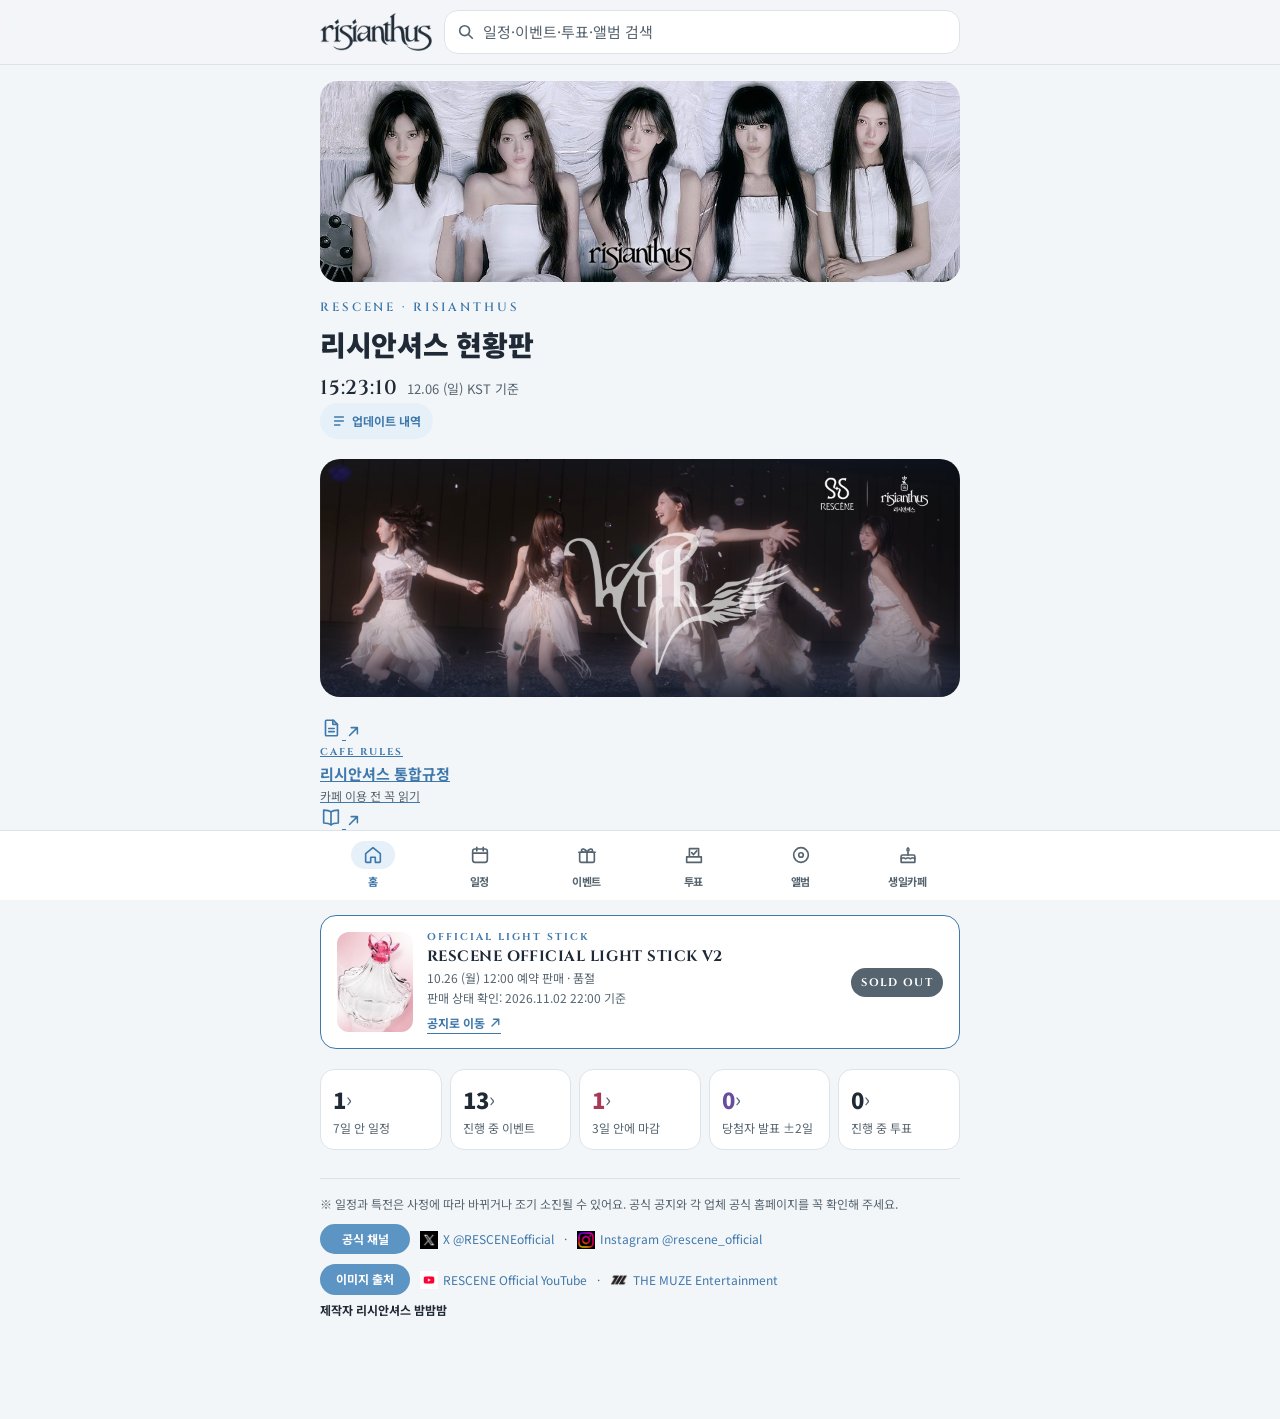
==== commit 9babc537: "생카" ====
--- a/add-function/index.html
+++ b/add-function/index.html
@@ -3,8 +3,6 @@
 <head>
 <meta charset="utf-8">
 <link rel="icon" type="image/png" href="assets/favicon.png">
-<link rel="apple-touch-icon" sizes="180x180" href="assets/apple-touch-icon.png">
-<link rel="manifest" href="site.webmanifest">
 <meta name="viewport" content="width=device-width, initial-scale=1.0, viewport-fit=cover">
 <title>리시안셔스 현황판 · RESCENE</title>
 <meta name="description" content="리센느 PULSE 컴백 카운트다운, 다가오는 일정, 이벤트 마감 현황을 한눈에 보는 리시안셔스 팬 제작 현황판">
@@ -51,14 +49,37 @@
   </div>
   <div class="home-result" id="homeResult" aria-live="polite" hidden></div>
 
-<img
+  <img
   class="comeback-banner"
-  src="assets/현황판 대문.png"
+  src="assets/현황판 대문_위드로고.png"
   alt="RESCENE × RISIANTHUS 메인 이미지"
   width="1920"
   height="714"
 >
-
+  <div class="hp-row">
+    <a class="hp-card" href="https://cafe.naver.com/re5cene/1436" target="_blank" rel="noopener" aria-label="리시안셔스 통합규정 열기">
+      <span class="hp-top">
+        <span class="hp-ic" aria-hidden="true"><svg viewBox="0 0 24 24" width="22" height="22"><path d="M7 3.5h7.5L19 8v11.5a1 1 0 0 1-1 1H7a1 1 0 0 1-1-1v-15a1 1 0 0 1 1-1z" fill="none" stroke="currentColor" stroke-width="1.8" stroke-linejoin="round"/><path d="M14 3.5V8h5M9.5 12.5h6M9.5 16h6" fill="none" stroke="currentColor" stroke-width="1.8" stroke-linecap="round" stroke-linejoin="round"/></svg></span>
+        <span class="hp-go" aria-hidden="true"><svg viewBox="0 0 16 16" width="14" height="14"><path d="M6 3h7v7M13 3 4 12" fill="none" stroke="currentColor" stroke-width="1.8" stroke-linecap="round" stroke-linejoin="round"/></svg></span>
+      </span>
+      <span class="ls-text">
+        <span class="ls-eyebrow">CAFE RULES</span>
+        <b class="hp-title">리시안셔스 통합규정</b>
+        <span class="ls-sub">카페 이용 전 꼭 읽기</span>
+      </span>
+    </a>
+    <a class="hp-card" href="https://cafe.naver.com/re5cene/1652" target="_blank" rel="noopener" aria-label="리센느 덕질 가이드 열기">
+      <span class="hp-top">
+        <span class="hp-ic" aria-hidden="true"><svg viewBox="0 0 24 24" width="22" height="22"><path d="M12 6.5C10.3 5 8 4.5 4 4.5v14c4 0 6.3.5 8 2 1.7-1.5 4-2 8-2v-14c-4 0-6.3.5-8 2z" fill="none" stroke="currentColor" stroke-width="1.8" stroke-linejoin="round"/><path d="M12 6.5v14" fill="none" stroke="currentColor" stroke-width="1.8" stroke-linecap="round"/></svg></span>
+        <span class="hp-go" aria-hidden="true"><svg viewBox="0 0 16 16" width="14" height="14"><path d="M6 3h7v7M13 3 4 12" fill="none" stroke="currentColor" stroke-width="1.8" stroke-linecap="round" stroke-linejoin="round"/></svg></span>
+      </span>
+      <span class="ls-text">
+        <span class="ls-eyebrow">FAN GUIDE</span>
+        <b class="hp-title">리센느 덕질 가이드</b>
+        <span class="ls-sub">처음이라면 여기부터</span>
+      </span>
+    </a>
+  </div>
   <a class="ls-card" href="https://naver.me/xSB3cGuj" target="_blank" rel="noopener" aria-label="RESCENE 공식 응원봉 V2 판매 공지 열기">
     <img class="ls-img" src="assets/image-04.jpeg" alt="RESCENE 공식 응원봉 V2" width="200" height="261">
     <span class="ls-text">
@@ -166,8 +187,8 @@
     <div class="collect" id="collect"></div>
     <p class="al-note">※ YES24 QR 특전은 QR SET 구매 기준으로 계산했어요. YES24 Guardian 특전은 중복 없다는 가정 하에 5개로 잡았어요, 올리브영·무신사 오프라인은 온라인과 같은 이미지라 한 번만 계산했어요.</p>
   </section>
-  
-<section id="bday" role="tabpanel" aria-labelledby="tab-bday" hidden>
+
+    <section id="bday" role="tabpanel" aria-labelledby="tab-bday" hidden>
     <div class="sec-head">
       <h2><small>BIRTHDAY CAFE</small>생일카페</h2>
       <div class="head-right">
@@ -193,39 +214,10 @@
     <p class="al-note">※ 운영 시간·특전 수량은 카페마다 달라요. 방문 전 주최 계정 공지를 꼭 확인해 주세요.</p>
   </section>
 
- <footer>
+  <footer>
   <span>※ 일정과 특전은 사정에 따라 바뀌거나 조기 소진될 수 있어요. 공식 공지와 각 업체 공식 홈페이지를 꼭 확인해 주세요.</span>
-
-  <div class="footer-credit-row">
-    <span class="footer-credit-label">공식 채널</span>
-    <div class="footer-credit-links">
-      <a href="https://x.com/RESCENEofficial" target="_blank" rel="noopener noreferrer">
-        <img src="assets/트위터 로고.png" alt="">
-        X @RESCENEofficial
-      </a>
-      <span class="footer-credit-sep">·</span>
-      <a href="https://www.instagram.com/rescene_official" target="_blank" rel="noopener noreferrer">
-        <img src="assets/인스타 로고.png" alt="">
-        Instagram @rescene_official
-      </a>
-    </div>
-  </div>
-
-  <div class="footer-credit-row">
-    <span class="footer-credit-label">이미지 출처</span>
-    <div class="footer-credit-links">
-      <a href="https://www.youtube.com/@RESCENE_official" target="_blank" rel="noopener noreferrer">
-        <img src="assets/유튜브 로고.png" alt="">
-        RESCENE Official YouTube
-      </a>
-      <span class="footer-credit-sep">·</span>
-      <a href="https://themuze.kr/" target="_blank" rel="noopener noreferrer">
-        <img src="assets/더뮤즈 로고.png" alt="">
-        THE MUZE Entertainment
-      </a>
-    </div>
-  </div>
-
+  <div class="footer-credit-row"><span class="footer-credit-label">공식 채널</span><div class="footer-credit-links"><a href="https://x.com/RESCENEofficial" target="_blank" rel="noopener noreferrer"><img src="assets/트위터 로고.png" alt="">X @RESCENEofficial</a><span class="footer-credit-sep">·</span><a href="https://www.instagram.com/rescene_official" target="_blank" rel="noopener noreferrer"><img src="assets/인스타 로고.png" alt="">Instagram @rescene_official</a></div></div>
+  <div class="footer-credit-row"><span class="footer-credit-label">이미지 출처</span><div class="footer-credit-links"><a href="https://www.youtube.com/@RESCENE_official" target="_blank" rel="noopener noreferrer"><img src="assets/유튜브 로고.png" alt="">RESCENE Official YouTube</a><span class="footer-credit-sep">·</span><a href="https://themuze.kr/" target="_blank" rel="noopener noreferrer"><img src="assets/더뮤즈 로고.png" alt="">THE MUZE Entertainment</a></div></div>
   <span class="maker">제작자 리시안셔스 밤밤밤</span>
 </footer>
 </div>
@@ -273,6 +265,5 @@
 <script src="script-2.js"></script>
 
 <script src="script-bday.js"></script>
-  
 </body>
 </html>
